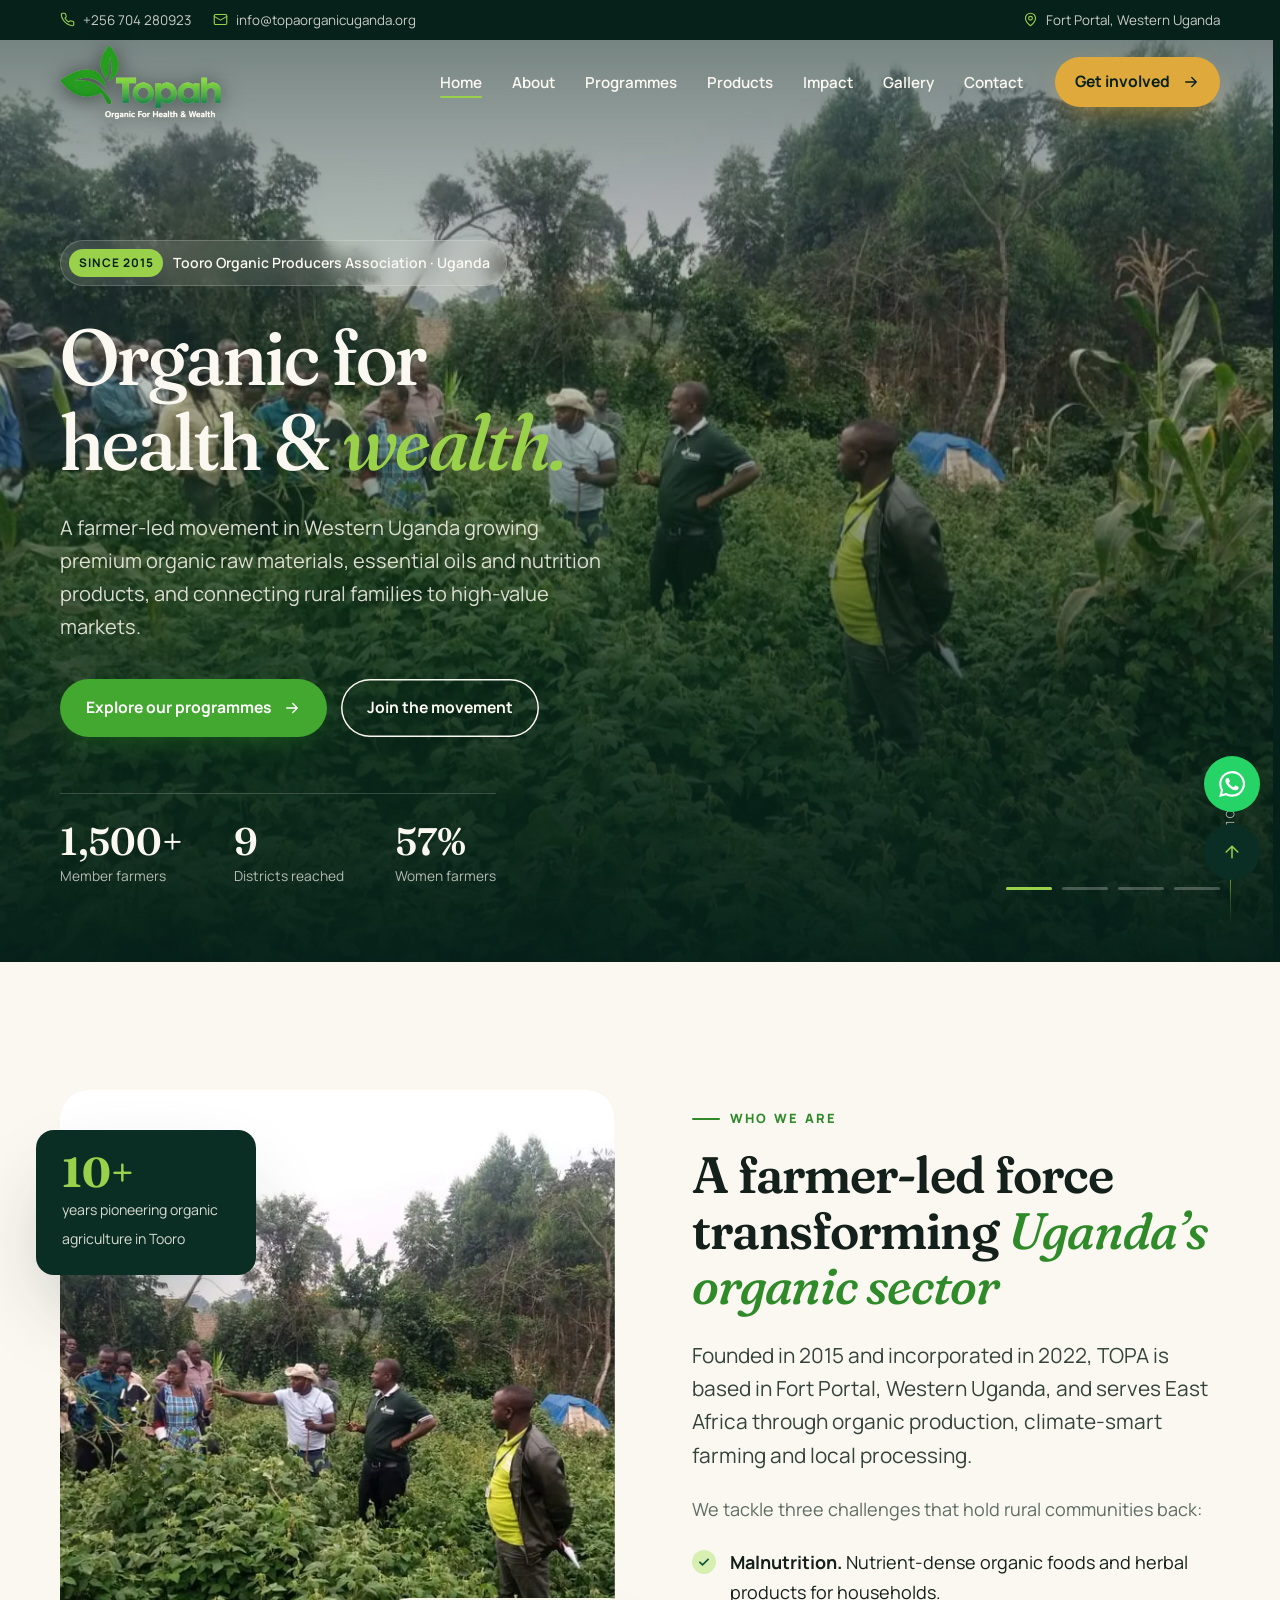
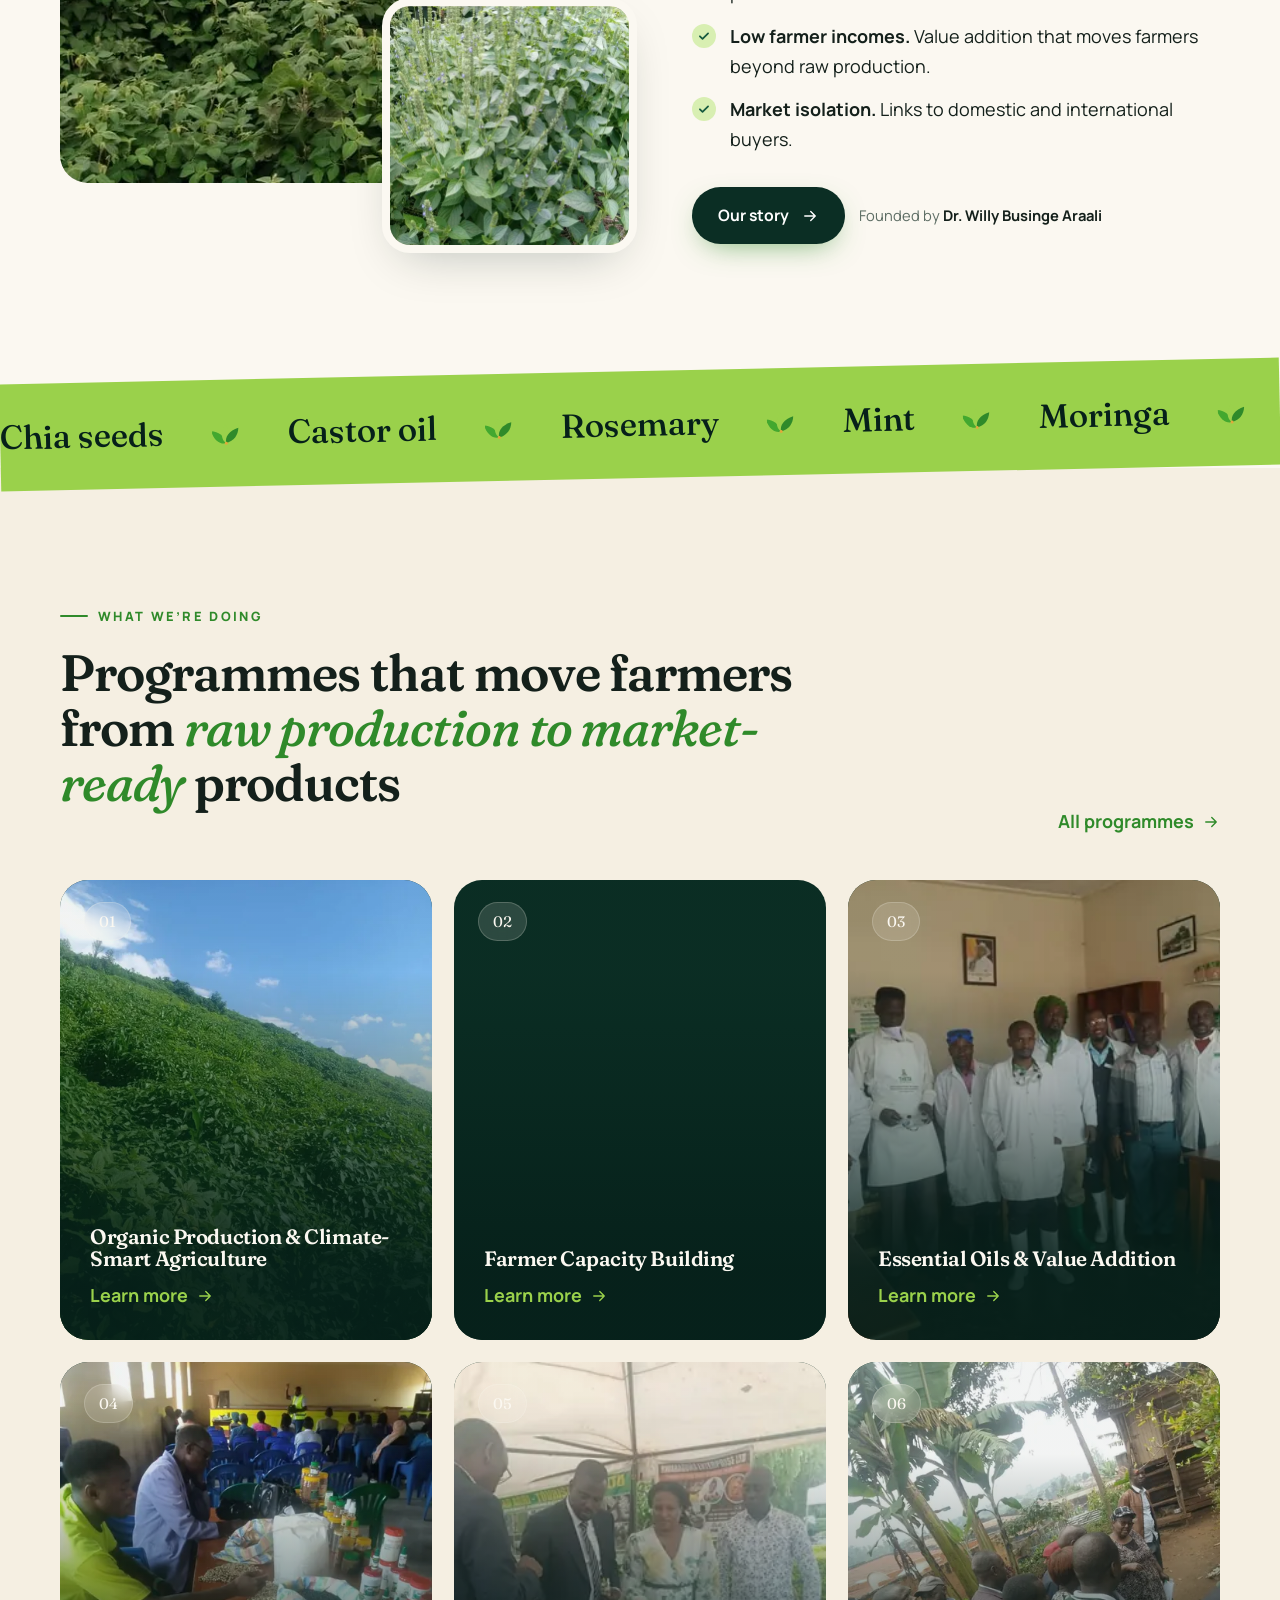
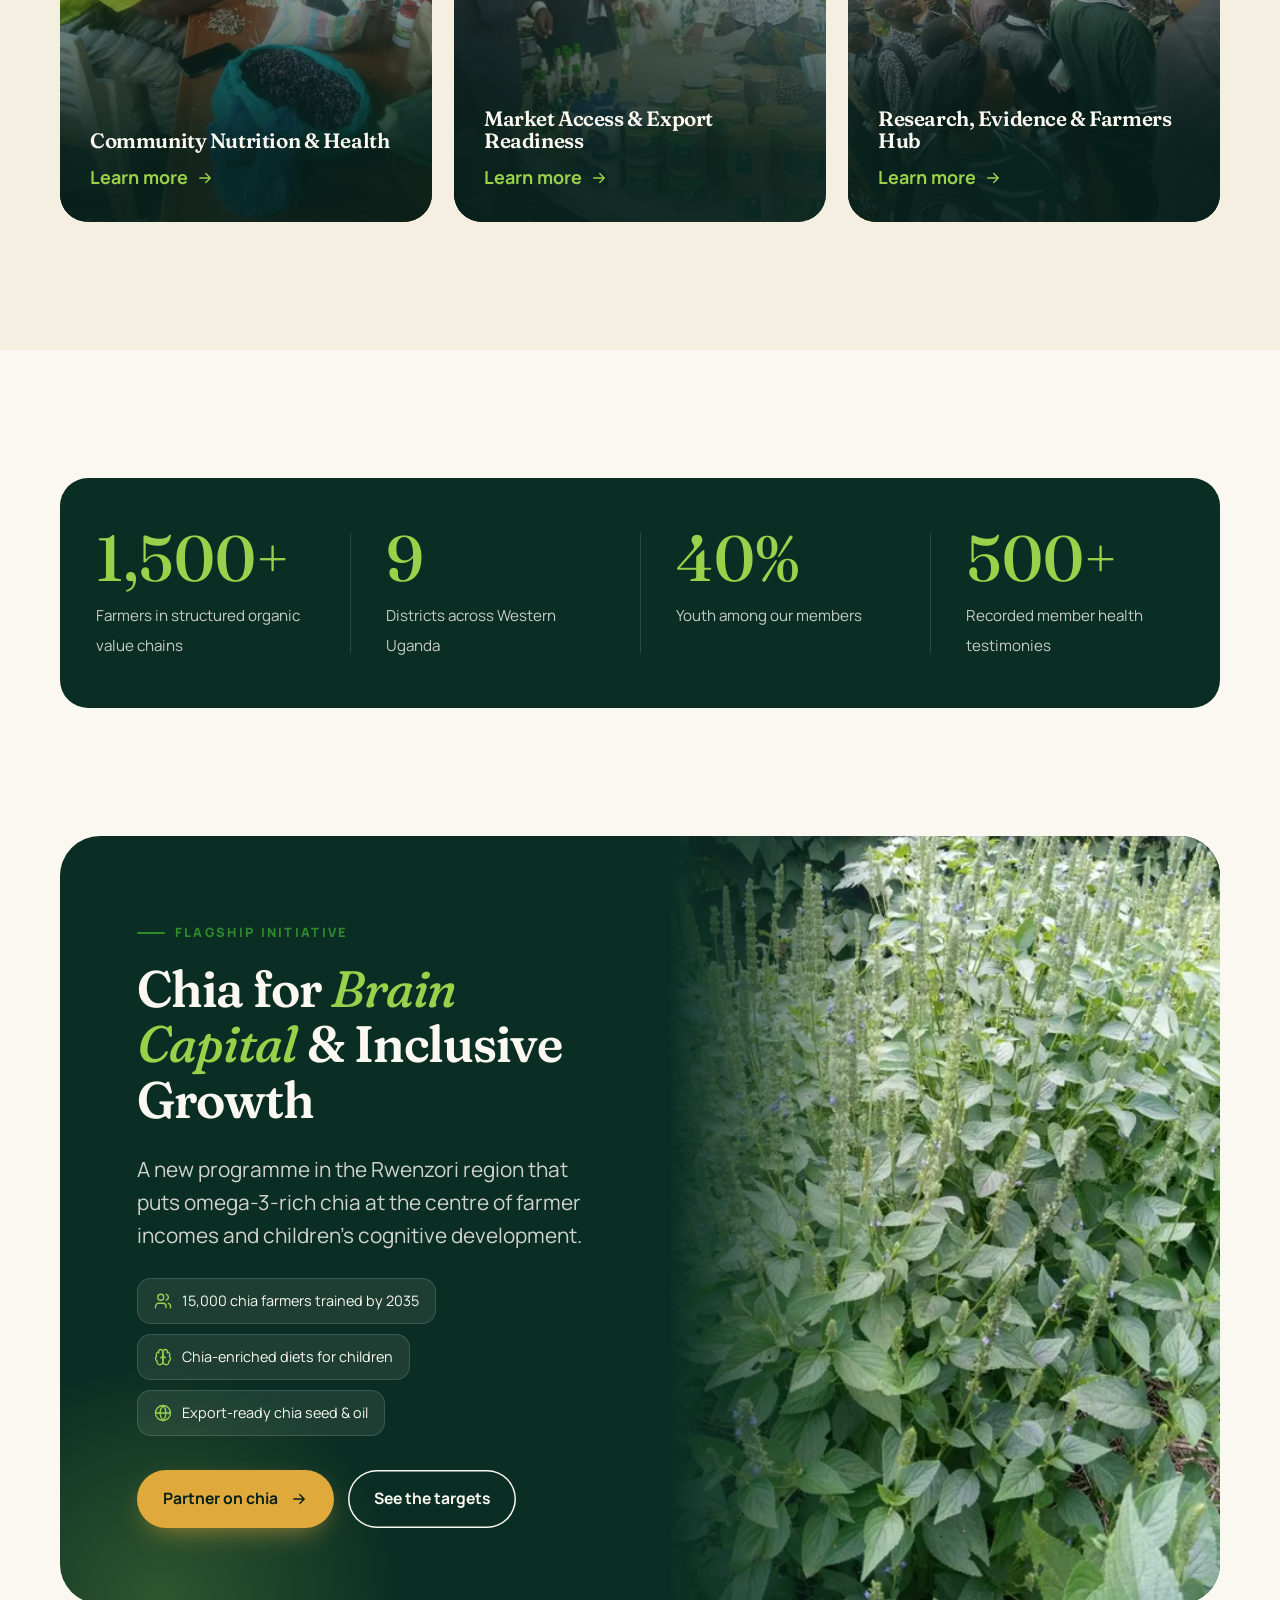
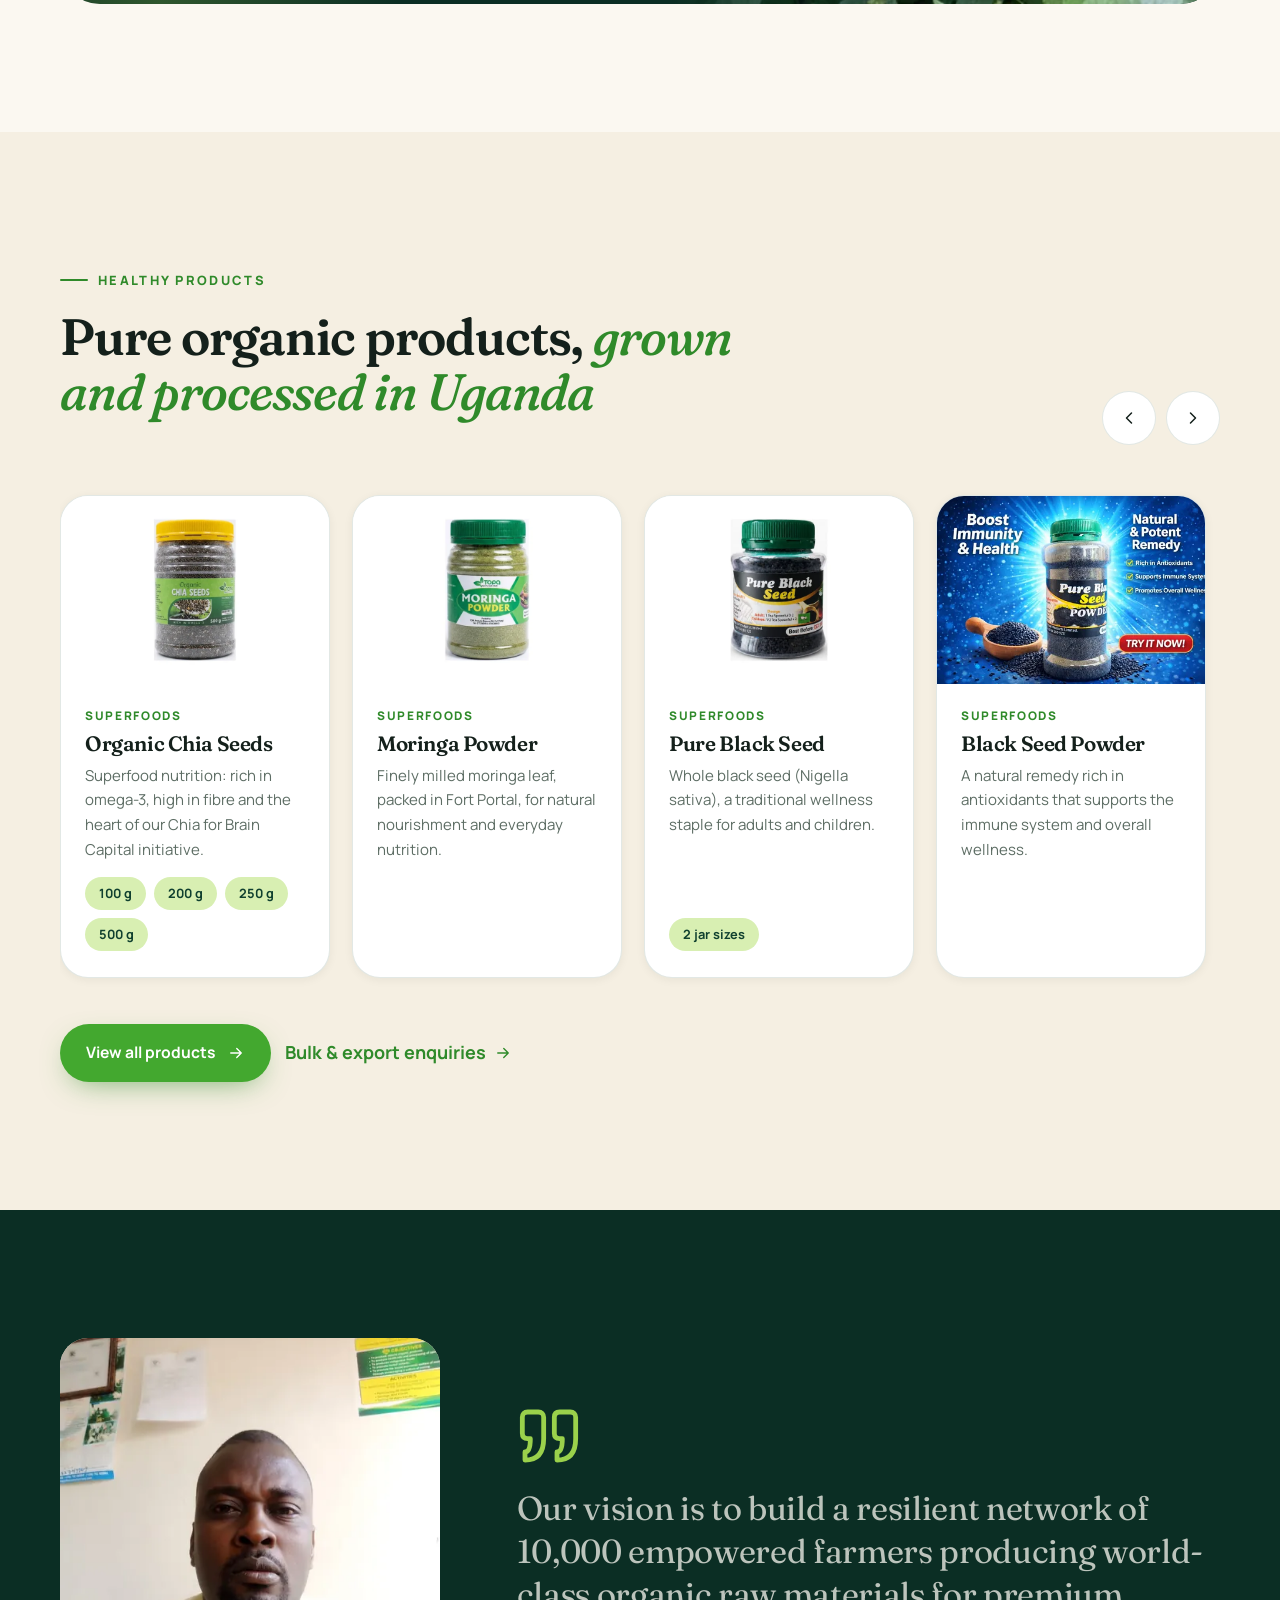
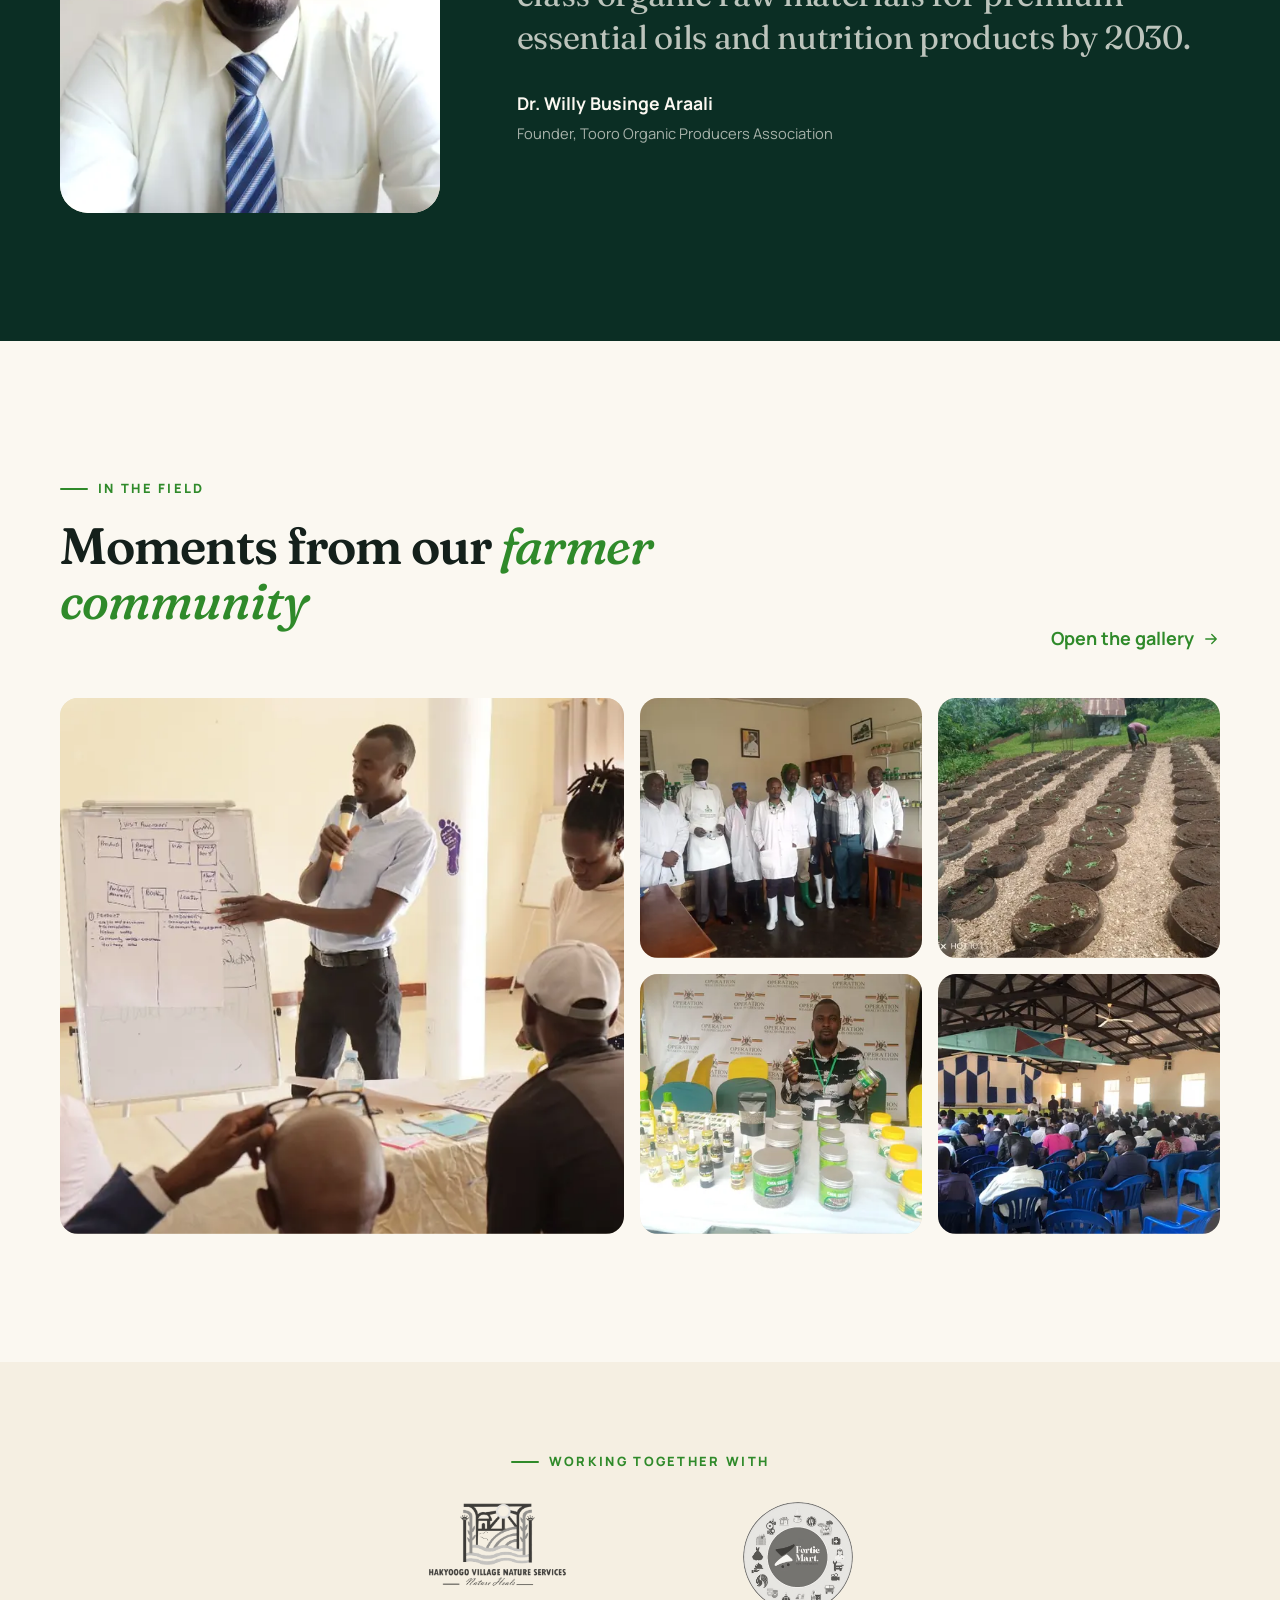
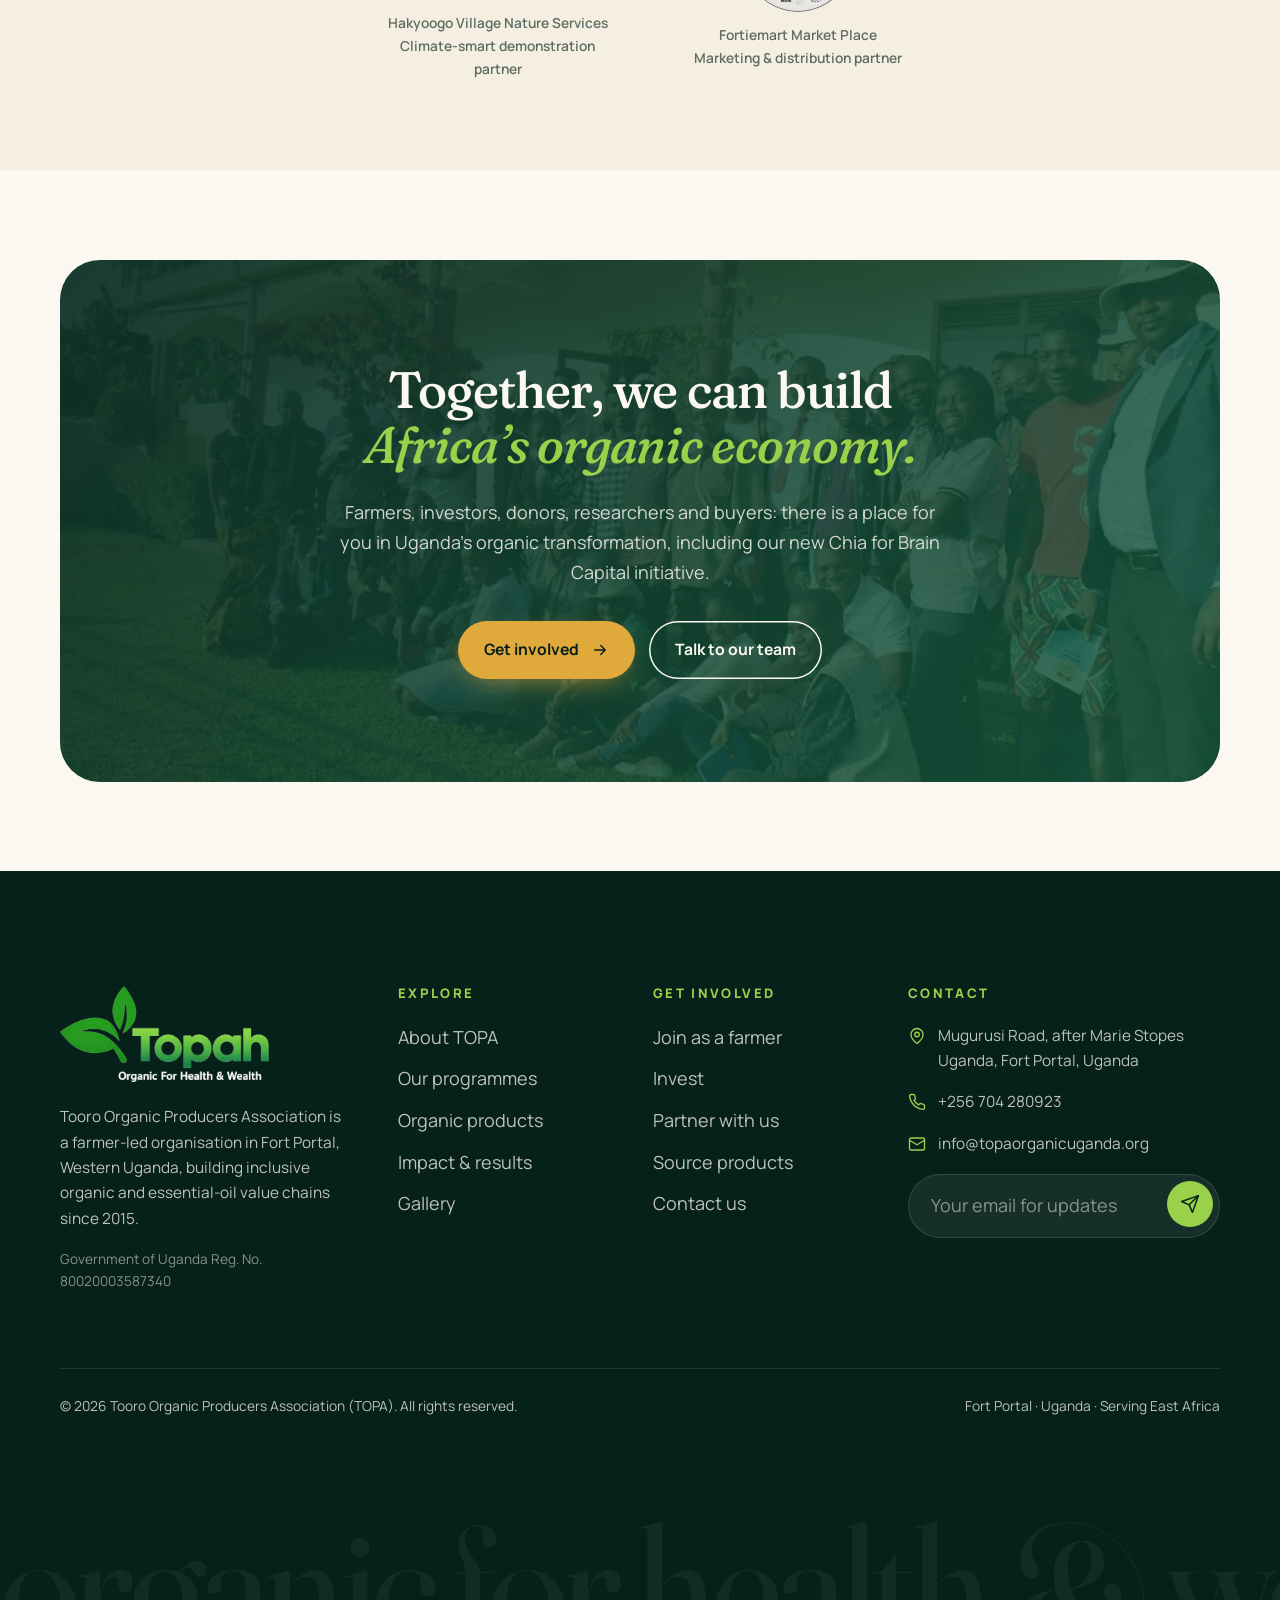
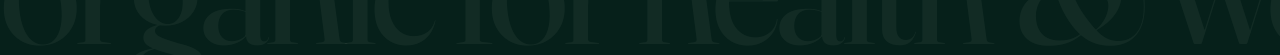
==== index.html @ aaa66946 "all upload" ====
<!doctype html>
<html lang="en" class="no-js">
<head>
<meta charset="utf-8">
<meta name="viewport" content="width=device-width, initial-scale=1, viewport-fit=cover">
<title>TOPA Uganda | Tooro Organic Producers Association: Organic Farming &amp; Essential Oils</title>
<meta name="description" content="TOPA is a farmer-led organic agriculture organisation in Fort Portal, Uganda. 1,500+ farmers in 9 districts grow chia, castor, rosemary and herbs for essential oils and nutrition products.">
<link rel="canonical" href="https://topaorganicuganda.org/">
<meta name="robots" content="index, follow, max-image-preview:large">
<meta name="theme-color" content="#0b2e24">
<meta name="author" content="Tooro Organic Producers Association">
<meta name="geo.region" content="UG-W">
<meta name="geo.placename" content="Fort Portal">
<meta property="og:type" content="website">
<meta property="og:site_name" content="TOPA Uganda">
<meta property="og:locale" content="en_UG">
<meta property="og:title" content="TOPA Uganda | Tooro Organic Producers Association: Organic Farming &amp; Essential Oils">
<meta property="og:description" content="TOPA is a farmer-led organic agriculture organisation in Fort Portal, Uganda. 1,500+ farmers in 9 districts grow chia, castor, rosemary and herbs for essential oils and nutrition products.">
<meta property="og:url" content="https://topaorganicuganda.org/">
<meta property="og:image" content="https://topaorganicuganda.org/assets/img/og-image.jpg">
<meta property="og:image:alt" content="TOPA Uganda | Tooro Organic Producers Association: Organic Farming &amp; Essential Oils">
<meta name="twitter:card" content="summary_large_image">
<meta name="twitter:title" content="TOPA Uganda | Tooro Organic Producers Association: Organic Farming &amp; Essential Oils">
<meta name="twitter:description" content="TOPA is a farmer-led organic agriculture organisation in Fort Portal, Uganda. 1,500+ farmers in 9 districts grow chia, castor, rosemary and herbs for essential oils and nutrition products.">
<meta name="twitter:image" content="https://topaorganicuganda.org/assets/img/og-image.jpg">
<link rel="icon" href="assets/img/icon-32.png" sizes="32x32" type="image/png">
<link rel="apple-touch-icon" href="assets/img/icon-180.png">
<link rel="manifest" href="site.webmanifest">
<link rel="preconnect" href="https://fonts.googleapis.com">
<link rel="preconnect" href="https://fonts.gstatic.com" crossorigin>
<link rel="stylesheet" href="https://fonts.googleapis.com/css2?family=Fraunces:ital,opsz,wght@0,9..144,400..700;1,9..144,400..600&family=Manrope:wght@400..800&display=swap">

<link rel="stylesheet" href="assets/css/style.css?v=2026-11-25">
<script type="application/ld+json">{"@context":"https://schema.org","@graph":[{"@type":"NGO","@id":"https://topaorganicuganda.org/#organization","name":"Tooro Organic Producers Association","alternateName":["TOPA","TOPA Uganda","Topa Organic Uganda"],"url":"https://topaorganicuganda.org/","logo":"https://topaorganicuganda.org/assets/img/icon-512.png","image":"https://topaorganicuganda.org/assets/img/og-image.jpg","description":"Farmer-led organisation in Western Uganda advancing organic production, climate-smart agriculture, essential oils and value-added herbal and nutrition products.","slogan":"Organic for Health & Wealth","foundingDate":"2015","founder":{"@type":"Person","name":"Dr. Willy Businge Araali"},"email":"info@topaorganicuganda.org","telephone":"+256704280923","address":{"@type":"PostalAddress","streetAddress":"Mugurusi Road (after Marie Stopes Uganda)","addressLocality":"Fort Portal","addressRegion":"Western Region","addressCountry":"UG"},"areaServed":[{"@type":"Country","name":"Uganda"},{"@type":"Place","name":"East Africa"}],"identifier":{"@type":"PropertyValue","name":"Uganda Registration Number","value":"80020003587340"},"knowsAbout":["Organic farming","Climate-smart agriculture","Essential oils","Chia seeds","Value addition","Community nutrition"],"contactPoint":{"@type":"ContactPoint","telephone":"+256704280923","email":"info@topaorganicuganda.org","contactType":"customer support","areaServed":"UG","availableLanguage":["English","Rutooro"]}},{"@type":"WebSite","@id":"https://topaorganicuganda.org/#website","url":"https://topaorganicuganda.org/","name":"TOPA Uganda","publisher":{"@id":"https://topaorganicuganda.org/#organization"},"inLanguage":"en"},{"@type":"WebPage","@id":"https://topaorganicuganda.org/#webpage","url":"https://topaorganicuganda.org/","name":"TOPA Uganda | Tooro Organic Producers Association: Organic Farming & Essential Oils","description":"TOPA is a farmer-led organic agriculture organisation in Fort Portal, Uganda. 1,500+ farmers in 9 districts grow chia, castor, rosemary and herbs for essential oils and nutrition products.","isPartOf":{"@id":"https://topaorganicuganda.org/#website"},"about":{"@id":"https://topaorganicuganda.org/#organization"},"primaryImageOfPage":"https://topaorganicuganda.org/assets/img/og-image.jpg","dateModified":"2026-11-25"}]}</script>
</head>
<body>
<a class="skip-link" href="#main">Skip to content</a>
<div class="preloader" aria-hidden="true"><svg viewBox="0 0 48 48" fill="none" stroke="#9ad14b" stroke-width="1.5"><path class="leaf" d="M24 42C14.5 37 12 24 19 9c9 9 11.5 21 5 33z" transform="rotate(-42 24 42)"/><path class="leaf" d="M24 42C14.5 37 12 24 19 9c9 9 11.5 21 5 33z" transform="rotate(6 24 42)"/><path class="leaf" d="M24 42C14.5 37 12 24 19 9c9 9 11.5 21 5 33z" transform="rotate(48 24 42)"/></svg></div>
<div class="scroll-bar" aria-hidden="true"></div>

<div class="topbar">
  <div class="container">
    <div class="topbar__left">
      <a href="tel:+256704280923"><svg viewBox="0 0 24 24" fill="none" stroke="currentColor" stroke-width="1.8" stroke-linecap="round" stroke-linejoin="round" aria-hidden="true"><path d="M22 16.9v3a2 2 0 0 1-2.2 2 19.8 19.8 0 0 1-8.6-3.1 19.5 19.5 0 0 1-6-6A19.8 19.8 0 0 1 2.1 4.2 2 2 0 0 1 4.1 2h3a2 2 0 0 1 2 1.7c.1 1 .4 1.9.7 2.8a2 2 0 0 1-.5 2.1L8 9.9a16 16 0 0 0 6 6l1.3-1.3a2 2 0 0 1 2.1-.4c.9.3 1.8.6 2.8.7a2 2 0 0 1 1.7 2z"/></svg><span>+256 704 280923</span></a>
      <a href="mailto:info@topaorganicuganda.org"><svg viewBox="0 0 24 24" fill="none" stroke="currentColor" stroke-width="1.8" stroke-linecap="round" stroke-linejoin="round" aria-hidden="true"><rect x="2" y="4" width="20" height="16" rx="2"/><path d="m22 7-10 6L2 7"/></svg><span>info@topaorganicuganda.org</span></a>
    </div>
    <div class="topbar__right">
      <span style="display:inline-flex;gap:8px;align-items:center"><svg viewBox="0 0 24 24" fill="none" stroke="currentColor" stroke-width="1.8" stroke-linecap="round" stroke-linejoin="round" aria-hidden="true"><path d="M20 10c0 6-8 12-8 12S4 16 4 10a8 8 0 0 1 16 0z"/><circle cx="12" cy="10" r="3"/></svg>Fort Portal, Western Uganda</span>
    </div>
  </div>
</div>
<header class="header header--overlay" id="top">
  <div class="container header__inner">
    <a href="index.html" class="logo"><img class="logo__img logo__img--dark" src="assets/img/brand/logo-topah.png" alt="Topah: Organic For Health &amp; Wealth (Tooro Organic Producers Association) home" width="560" height="257"><img class="logo__img logo__img--light" src="assets/img/brand/logo-topah-light.png" alt="" width="560" height="257"></a>
    <button class="menu-toggle" aria-label="Open menu" aria-expanded="false" aria-controls="site-nav"><span></span><span></span><span></span></button>
    <nav class="nav" id="site-nav" aria-label="Main">
      <ul class="nav__list"><li><a class="nav__link" href="index.html" aria-current="page">Home</a></li><li><a class="nav__link" href="about.html">About</a></li><li><a class="nav__link" href="programmes.html">Programmes</a></li><li><a class="nav__link" href="products.html">Products</a></li><li><a class="nav__link" href="impact.html">Impact</a></li><li><a class="nav__link" href="gallery.html">Gallery</a></li><li><a class="nav__link" href="contact.html">Contact</a></li></ul>
      <a class="btn btn--gold nav__cta" href="get-involved.html">Get involved <svg viewBox="0 0 24 24" fill="none" stroke="currentColor" stroke-width="1.8" stroke-linecap="round" stroke-linejoin="round" aria-hidden="true"><path d="M5 12h14M13 6l6 6-6 6"/></svg></a>
    </nav>
  </div>
</header>
<main id="main">

<section class="hero" aria-label="Introduction">
  <div class="hero__slides"><div class="hero__slide is-active"><img src="assets/img/farmers-field-visit-organic-garden-960.webp" srcset="assets/img/farmers-field-visit-organic-garden-480.webp 480w, assets/img/farmers-field-visit-organic-garden-960.webp 960w" sizes="100vw" alt="Farmers on a field visit to an organic demonstration garden in Western Uganda" width="960" height="720" decoding="async" fetchpriority="high"></div><div class="hero__slide"><img data-src="assets/img/farmer-training-fort-portal-2024-960.webp" data-srcset="assets/img/farmer-training-fort-portal-2024-480.webp 480w, assets/img/farmer-training-fort-portal-2024-960.webp 960w" sizes="100vw" alt="TOPA farmer training session in Fort Portal" width="960" height="718" decoding="async"></div><div class="hero__slide"><img data-src="assets/img/farmers-field-day-rwenzori-960.webp" data-srcset="assets/img/farmers-field-day-rwenzori-480.webp 480w, assets/img/farmers-field-day-rwenzori-960.webp 960w" sizes="100vw" alt="Farmers gathered for a field day in the Rwenzori region" width="960" height="720" decoding="async"></div><div class="hero__slide"><img data-src="assets/img/training-of-trainers-group-photo-960.webp" data-srcset="assets/img/training-of-trainers-group-photo-480.webp 480w, assets/img/training-of-trainers-group-photo-960.webp 960w" sizes="100vw" alt="TOPA trainers and farmers after a training of trainers" width="960" height="640" decoding="async"></div></div>
  <div class="container hero__content">
    <p class="hero__badge fade-up-load"><b>Since 2015</b> Tooro Organic Producers Association · Uganda</p>
    <h1><span class="split-line"><span>Organic for</span></span><span class="split-line"><span>health &amp; <em>wealth.</em></span></span></h1>
    <p class="hero__lead fade-up-load d2">A farmer-led movement in Western Uganda growing premium organic raw materials, essential oils and nutrition products, and connecting rural families to high-value markets.</p>
    <div class="btn-row fade-up-load d3">
      <a class="btn" href="programmes.html">Explore our programmes <svg viewBox="0 0 24 24" fill="none" stroke="currentColor" stroke-width="1.8" stroke-linecap="round" stroke-linejoin="round" aria-hidden="true"><path d="M5 12h14M13 6l6 6-6 6"/></svg></a>
      <a class="btn btn--ghost" href="get-involved.html">Join the movement</a>
    </div>
    <div class="hero__bottom fade-up-load d4">
      <div class="hero__stats">
        <div class="hero__stat"><strong data-count="1500" data-suffix="+">1,500+</strong><span>Member farmers</span></div>
        <div class="hero__stat"><strong data-count="9">9</strong><span>Districts reached</span></div>
        <div class="hero__stat"><strong data-count="57" data-suffix="%">57%</strong><span>Women farmers</span></div>
      </div>
      <div class="hero__dots"><button class="hero__dot is-active" aria-label="Show slide 1"></button><button class="hero__dot" aria-label="Show slide 2"></button><button class="hero__dot" aria-label="Show slide 3"></button><button class="hero__dot" aria-label="Show slide 4"></button></div>
    </div>
  </div>
  <div class="scroll-cue" aria-hidden="true">Scroll</div>
</section>

<section class="section" id="about">
  <div class="container split">
    <div class="media-stack reveal reveal--left">
      <div class="media media--tall clip-reveal"><img src="assets/img/farmers-field-visit-organic-garden-960.webp" srcset="assets/img/farmers-field-visit-organic-garden-480.webp 480w, assets/img/farmers-field-visit-organic-garden-960.webp 960w" sizes="(max-width: 960px) 100vw, 50vw" alt="TOPA farmers inspecting crops during a field visit" width="960" height="720" decoding="async" loading="lazy"></div>
      <div class="media media--small clip-reveal" style="--d:.3s"><img src="assets/img/chia-crop-flowering-480.webp" srcset="assets/img/chia-crop-flowering-480.webp 480w" sizes="(max-width: 960px) 46vw, 25vw" alt="Flowering chia plants grown organically" width="480" height="640" decoding="async" loading="lazy"></div>
      <div class="float-card"><strong data-count="10" data-suffix="+">10+</strong><span>years pioneering organic agriculture in Tooro</span></div>
    </div>
    <div>
      <p class="eyebrow reveal">Who we are</p>
      <h2 class="reveal">A farmer-led force transforming <span class="accent">Uganda’s organic sector</span></h2>
      <p class="lead reveal">Founded in 2015 and incorporated in 2022, TOPA is based in Fort Portal, Western Uganda, and serves East Africa through organic production, climate-smart farming and local processing.</p>
      <p class="reveal muted">We tackle three challenges that hold rural communities back:</p>
      <ul class="tick-list reveal">
        <li><span><strong>Malnutrition.</strong> Nutrient-dense organic foods and herbal products for households.</span></li>
        <li><span><strong>Low farmer incomes.</strong> Value addition that moves farmers beyond raw production.</span></li>
        <li><span><strong>Market isolation.</strong> Links to domestic and international buyers.</span></li>
      </ul>
      <div class="btn-row reveal">
        <a class="btn btn--dark" href="about.html">Our story <svg viewBox="0 0 24 24" fill="none" stroke="currentColor" stroke-width="1.8" stroke-linecap="round" stroke-linejoin="round" aria-hidden="true"><path d="M5 12h14M13 6l6 6-6 6"/></svg></a>
        <span class="muted" style="font-size:.92rem">Founded by <strong style="color:var(--text)">Dr. Willy Businge Araali</strong></span>
      </div>
    </div>
  </div>
</section>

<div class="marquee" aria-hidden="true"><div class="marquee__track"><span class="marquee__item">Chia seeds <svg viewBox="0 0 48 48" aria-hidden="true"><g stroke-linejoin="round"><path d="M24 42C14.5 37 12 24 19 9c9 9 11.5 21 5 33z" fill="#43a82f" transform="rotate(-42 24 42)"/><path d="M24 42C14.5 37 12 24 19 9c9 9 11.5 21 5 33z" fill="#9ad14b" transform="rotate(6 24 42)"/><path d="M24 42C14.5 37 12 24 19 9c9 9 11.5 21 5 33z" fill="#2f8a2a" transform="rotate(48 24 42)"/></g><circle cx="24" cy="42" r="2.6" fill="#e0a93b"/></svg></span><span class="marquee__item">Castor oil <svg viewBox="0 0 48 48" aria-hidden="true"><g stroke-linejoin="round"><path d="M24 42C14.5 37 12 24 19 9c9 9 11.5 21 5 33z" fill="#43a82f" transform="rotate(-42 24 42)"/><path d="M24 42C14.5 37 12 24 19 9c9 9 11.5 21 5 33z" fill="#9ad14b" transform="rotate(6 24 42)"/><path d="M24 42C14.5 37 12 24 19 9c9 9 11.5 21 5 33z" fill="#2f8a2a" transform="rotate(48 24 42)"/></g><circle cx="24" cy="42" r="2.6" fill="#e0a93b"/></svg></span><span class="marquee__item">Rosemary <svg viewBox="0 0 48 48" aria-hidden="true"><g stroke-linejoin="round"><path d="M24 42C14.5 37 12 24 19 9c9 9 11.5 21 5 33z" fill="#43a82f" transform="rotate(-42 24 42)"/><path d="M24 42C14.5 37 12 24 19 9c9 9 11.5 21 5 33z" fill="#9ad14b" transform="rotate(6 24 42)"/><path d="M24 42C14.5 37 12 24 19 9c9 9 11.5 21 5 33z" fill="#2f8a2a" transform="rotate(48 24 42)"/></g><circle cx="24" cy="42" r="2.6" fill="#e0a93b"/></svg></span><span class="marquee__item">Mint <svg viewBox="0 0 48 48" aria-hidden="true"><g stroke-linejoin="round"><path d="M24 42C14.5 37 12 24 19 9c9 9 11.5 21 5 33z" fill="#43a82f" transform="rotate(-42 24 42)"/><path d="M24 42C14.5 37 12 24 19 9c9 9 11.5 21 5 33z" fill="#9ad14b" transform="rotate(6 24 42)"/><path d="M24 42C14.5 37 12 24 19 9c9 9 11.5 21 5 33z" fill="#2f8a2a" transform="rotate(48 24 42)"/></g><circle cx="24" cy="42" r="2.6" fill="#e0a93b"/></svg></span><span class="marquee__item">Moringa <svg viewBox="0 0 48 48" aria-hidden="true"><g stroke-linejoin="round"><path d="M24 42C14.5 37 12 24 19 9c9 9 11.5 21 5 33z" fill="#43a82f" transform="rotate(-42 24 42)"/><path d="M24 42C14.5 37 12 24 19 9c9 9 11.5 21 5 33z" fill="#9ad14b" transform="rotate(6 24 42)"/><path d="M24 42C14.5 37 12 24 19 9c9 9 11.5 21 5 33z" fill="#2f8a2a" transform="rotate(48 24 42)"/></g><circle cx="24" cy="42" r="2.6" fill="#e0a93b"/></svg></span><span class="marquee__item">Herbal tonics <svg viewBox="0 0 48 48" aria-hidden="true"><g stroke-linejoin="round"><path d="M24 42C14.5 37 12 24 19 9c9 9 11.5 21 5 33z" fill="#43a82f" transform="rotate(-42 24 42)"/><path d="M24 42C14.5 37 12 24 19 9c9 9 11.5 21 5 33z" fill="#9ad14b" transform="rotate(6 24 42)"/><path d="M24 42C14.5 37 12 24 19 9c9 9 11.5 21 5 33z" fill="#2f8a2a" transform="rotate(48 24 42)"/></g><circle cx="24" cy="42" r="2.6" fill="#e0a93b"/></svg></span><span class="marquee__item">Climate-smart farming <svg viewBox="0 0 48 48" aria-hidden="true"><g stroke-linejoin="round"><path d="M24 42C14.5 37 12 24 19 9c9 9 11.5 21 5 33z" fill="#43a82f" transform="rotate(-42 24 42)"/><path d="M24 42C14.5 37 12 24 19 9c9 9 11.5 21 5 33z" fill="#9ad14b" transform="rotate(6 24 42)"/><path d="M24 42C14.5 37 12 24 19 9c9 9 11.5 21 5 33z" fill="#2f8a2a" transform="rotate(48 24 42)"/></g><circle cx="24" cy="42" r="2.6" fill="#e0a93b"/></svg></span><span class="marquee__item">Essential oils <svg viewBox="0 0 48 48" aria-hidden="true"><g stroke-linejoin="round"><path d="M24 42C14.5 37 12 24 19 9c9 9 11.5 21 5 33z" fill="#43a82f" transform="rotate(-42 24 42)"/><path d="M24 42C14.5 37 12 24 19 9c9 9 11.5 21 5 33z" fill="#9ad14b" transform="rotate(6 24 42)"/><path d="M24 42C14.5 37 12 24 19 9c9 9 11.5 21 5 33z" fill="#2f8a2a" transform="rotate(48 24 42)"/></g><circle cx="24" cy="42" r="2.6" fill="#e0a93b"/></svg></span><span class="marquee__item">Chia seeds <svg viewBox="0 0 48 48" aria-hidden="true"><g stroke-linejoin="round"><path d="M24 42C14.5 37 12 24 19 9c9 9 11.5 21 5 33z" fill="#43a82f" transform="rotate(-42 24 42)"/><path d="M24 42C14.5 37 12 24 19 9c9 9 11.5 21 5 33z" fill="#9ad14b" transform="rotate(6 24 42)"/><path d="M24 42C14.5 37 12 24 19 9c9 9 11.5 21 5 33z" fill="#2f8a2a" transform="rotate(48 24 42)"/></g><circle cx="24" cy="42" r="2.6" fill="#e0a93b"/></svg></span><span class="marquee__item">Castor oil <svg viewBox="0 0 48 48" aria-hidden="true"><g stroke-linejoin="round"><path d="M24 42C14.5 37 12 24 19 9c9 9 11.5 21 5 33z" fill="#43a82f" transform="rotate(-42 24 42)"/><path d="M24 42C14.5 37 12 24 19 9c9 9 11.5 21 5 33z" fill="#9ad14b" transform="rotate(6 24 42)"/><path d="M24 42C14.5 37 12 24 19 9c9 9 11.5 21 5 33z" fill="#2f8a2a" transform="rotate(48 24 42)"/></g><circle cx="24" cy="42" r="2.6" fill="#e0a93b"/></svg></span><span class="marquee__item">Rosemary <svg viewBox="0 0 48 48" aria-hidden="true"><g stroke-linejoin="round"><path d="M24 42C14.5 37 12 24 19 9c9 9 11.5 21 5 33z" fill="#43a82f" transform="rotate(-42 24 42)"/><path d="M24 42C14.5 37 12 24 19 9c9 9 11.5 21 5 33z" fill="#9ad14b" transform="rotate(6 24 42)"/><path d="M24 42C14.5 37 12 24 19 9c9 9 11.5 21 5 33z" fill="#2f8a2a" transform="rotate(48 24 42)"/></g><circle cx="24" cy="42" r="2.6" fill="#e0a93b"/></svg></span><span class="marquee__item">Mint <svg viewBox="0 0 48 48" aria-hidden="true"><g stroke-linejoin="round"><path d="M24 42C14.5 37 12 24 19 9c9 9 11.5 21 5 33z" fill="#43a82f" transform="rotate(-42 24 42)"/><path d="M24 42C14.5 37 12 24 19 9c9 9 11.5 21 5 33z" fill="#9ad14b" transform="rotate(6 24 42)"/><path d="M24 42C14.5 37 12 24 19 9c9 9 11.5 21 5 33z" fill="#2f8a2a" transform="rotate(48 24 42)"/></g><circle cx="24" cy="42" r="2.6" fill="#e0a93b"/></svg></span><span class="marquee__item">Moringa <svg viewBox="0 0 48 48" aria-hidden="true"><g stroke-linejoin="round"><path d="M24 42C14.5 37 12 24 19 9c9 9 11.5 21 5 33z" fill="#43a82f" transform="rotate(-42 24 42)"/><path d="M24 42C14.5 37 12 24 19 9c9 9 11.5 21 5 33z" fill="#9ad14b" transform="rotate(6 24 42)"/><path d="M24 42C14.5 37 12 24 19 9c9 9 11.5 21 5 33z" fill="#2f8a2a" transform="rotate(48 24 42)"/></g><circle cx="24" cy="42" r="2.6" fill="#e0a93b"/></svg></span><span class="marquee__item">Herbal tonics <svg viewBox="0 0 48 48" aria-hidden="true"><g stroke-linejoin="round"><path d="M24 42C14.5 37 12 24 19 9c9 9 11.5 21 5 33z" fill="#43a82f" transform="rotate(-42 24 42)"/><path d="M24 42C14.5 37 12 24 19 9c9 9 11.5 21 5 33z" fill="#9ad14b" transform="rotate(6 24 42)"/><path d="M24 42C14.5 37 12 24 19 9c9 9 11.5 21 5 33z" fill="#2f8a2a" transform="rotate(48 24 42)"/></g><circle cx="24" cy="42" r="2.6" fill="#e0a93b"/></svg></span><span class="marquee__item">Climate-smart farming <svg viewBox="0 0 48 48" aria-hidden="true"><g stroke-linejoin="round"><path d="M24 42C14.5 37 12 24 19 9c9 9 11.5 21 5 33z" fill="#43a82f" transform="rotate(-42 24 42)"/><path d="M24 42C14.5 37 12 24 19 9c9 9 11.5 21 5 33z" fill="#9ad14b" transform="rotate(6 24 42)"/><path d="M24 42C14.5 37 12 24 19 9c9 9 11.5 21 5 33z" fill="#2f8a2a" transform="rotate(48 24 42)"/></g><circle cx="24" cy="42" r="2.6" fill="#e0a93b"/></svg></span><span class="marquee__item">Essential oils <svg viewBox="0 0 48 48" aria-hidden="true"><g stroke-linejoin="round"><path d="M24 42C14.5 37 12 24 19 9c9 9 11.5 21 5 33z" fill="#43a82f" transform="rotate(-42 24 42)"/><path d="M24 42C14.5 37 12 24 19 9c9 9 11.5 21 5 33z" fill="#9ad14b" transform="rotate(6 24 42)"/><path d="M24 42C14.5 37 12 24 19 9c9 9 11.5 21 5 33z" fill="#2f8a2a" transform="rotate(48 24 42)"/></g><circle cx="24" cy="42" r="2.6" fill="#e0a93b"/></svg></span></div></div>

<section class="section section--cream">
  <div class="container">
    <div class="head-row">
      <div class="section-head">
        <p class="eyebrow reveal">What we’re doing</p>
        <h2 class="reveal">Programmes that move farmers from <span class="accent">raw production to market-ready</span> products</h2>
      </div>
      <a class="link-arrow" href="programmes.html">All programmes <svg viewBox="0 0 24 24" fill="none" stroke="currentColor" stroke-width="1.8" stroke-linecap="round" stroke-linejoin="round" aria-hidden="true"><path d="M5 12h14M13 6l6 6-6 6"/></svg></a>
    </div>
    <div class="programmes">
      <article class="prog-card reveal" style="--d:0.0s">
        <img src="assets/img/organic-hillside-farm-tooro-480.webp" srcset="assets/img/organic-hillside-farm-tooro-480.webp 480w" sizes="(max-width: 640px) 100vw, (max-width: 1100px) 50vw, 33vw" alt="" width="480" height="640" decoding="async" loading="lazy">
        <span class="prog-card__num">01</span>
        <div class="prog-card__body">
          <h3>Organic Production &amp; Climate-Smart Agriculture</h3>
          <p>Training farmers in diversified cropping, soil regeneration and water-efficient farming to build resilient livelihoods.</p>
          <a class="link-arrow" href="programmes.html#organic-production">Learn more <svg viewBox="0 0 24 24" fill="none" stroke="currentColor" stroke-width="1.8" stroke-linecap="round" stroke-linejoin="round" aria-hidden="true"><path d="M5 12h14M13 6l6 6-6 6"/></svg></a>
        </div>
      </article>
      <article class="prog-card reveal" style="--d:0.1s">
        <img src="assets/img/farmer-training-fort-portal-2024-960.webp" srcset="assets/img/farmer-training-fort-portal-2024-480.webp 480w, assets/img/farmer-training-fort-portal-2024-960.webp 960w" sizes="(max-width: 640px) 100vw, (max-width: 1100px) 50vw, 33vw" alt="" width="960" height="718" decoding="async" loading="lazy">
        <span class="prog-card__num">02</span>
        <div class="prog-card__body">
          <h3>Farmer Capacity Building</h3>
          <p>Agronomy, post-harvest handling, organic certification, entrepreneurship and market-led production.</p>
          <a class="link-arrow" href="programmes.html#capacity-building">Learn more <svg viewBox="0 0 24 24" fill="none" stroke="currentColor" stroke-width="1.8" stroke-linecap="round" stroke-linejoin="round" aria-hidden="true"><path d="M5 12h14M13 6l6 6-6 6"/></svg></a>
        </div>
      </article>
      <article class="prog-card reveal" style="--d:0.2s">
        <img src="assets/img/topa-processing-facility-team-960.webp" srcset="assets/img/topa-processing-facility-team-480.webp 480w, assets/img/topa-processing-facility-team-960.webp 960w" sizes="(max-width: 640px) 100vw, (max-width: 1100px) 50vw, 33vw" alt="" width="960" height="720" decoding="async" loading="lazy">
        <span class="prog-card__num">03</span>
        <div class="prog-card__body">
          <h3>Essential Oils &amp; Value Addition</h3>
          <p>Our processing arm turns chia, castor, rosemary and mint into oils, seeds and herbal products.</p>
          <a class="link-arrow" href="programmes.html#essential-oils">Learn more <svg viewBox="0 0 24 24" fill="none" stroke="currentColor" stroke-width="1.8" stroke-linecap="round" stroke-linejoin="round" aria-hidden="true"><path d="M5 12h14M13 6l6 6-6 6"/></svg></a>
        </div>
      </article>
      <article class="prog-card reveal" style="--d:0.0s">
        <img src="assets/img/seed-sorting-farmers-480.webp" srcset="assets/img/seed-sorting-farmers-480.webp 480w" sizes="(max-width: 640px) 100vw, (max-width: 1100px) 50vw, 33vw" alt="" width="480" height="641" decoding="async" loading="lazy">
        <span class="prog-card__num">04</span>
        <div class="prog-card__body">
          <h3>Community Nutrition &amp; Health</h3>
          <p>Organic nutrition products and herbal remedies that support household nutrition and immune health.</p>
          <a class="link-arrow" href="programmes.html#nutrition-health">Learn more <svg viewBox="0 0 24 24" fill="none" stroke="currentColor" stroke-width="1.8" stroke-linecap="round" stroke-linejoin="round" aria-hidden="true"><path d="M5 12h14M13 6l6 6-6 6"/></svg></a>
        </div>
      </article>
      <article class="prog-card reveal" style="--d:0.1s">
        <img src="assets/img/topa-products-exhibition-stand-960.webp" srcset="assets/img/topa-products-exhibition-stand-480.webp 480w, assets/img/topa-products-exhibition-stand-960.webp 960w" sizes="(max-width: 640px) 100vw, (max-width: 1100px) 50vw, 33vw" alt="" width="960" height="720" decoding="async" loading="lazy">
        <span class="prog-card__num">05</span>
        <div class="prog-card__body">
          <h3>Market Access &amp; Export Readiness</h3>
          <p>Linking farmers with domestic distributors and buyers in Europe, the Americas and the Middle East.</p>
          <a class="link-arrow" href="programmes.html#market-access">Learn more <svg viewBox="0 0 24 24" fill="none" stroke="currentColor" stroke-width="1.8" stroke-linecap="round" stroke-linejoin="round" aria-hidden="true"><path d="M5 12h14M13 6l6 6-6 6"/></svg></a>
        </div>
      </article>
      <article class="prog-card reveal" style="--d:0.2s">
        <img src="assets/img/farmers-learning-visit-banana-farm-480.webp" srcset="assets/img/farmers-learning-visit-banana-farm-480.webp 480w" sizes="(max-width: 640px) 100vw, (max-width: 1100px) 50vw, 33vw" alt="" width="480" height="640" decoding="async" loading="lazy">
        <span class="prog-card__num">06</span>
        <div class="prog-card__body">
          <h3>Research, Evidence &amp; Farmers Hub</h3>
          <p>Co-creating knowledge with farmers, researchers and partners through demonstration and field learning.</p>
          <a class="link-arrow" href="programmes.html#research">Learn more <svg viewBox="0 0 24 24" fill="none" stroke="currentColor" stroke-width="1.8" stroke-linecap="round" stroke-linejoin="round" aria-hidden="true"><path d="M5 12h14M13 6l6 6-6 6"/></svg></a>
        </div>
      </article></div>
  </div>
</section>

<section class="section">
  <div class="container">
    <div class="stats reveal">
      <div class="stat"><strong data-count="1500" data-suffix="+">1,500+</strong><span>Farmers in structured organic value chains</span></div>
      <div class="stat"><strong data-count="9">9</strong><span>Districts across Western Uganda</span></div>
      <div class="stat"><strong data-count="40" data-suffix="%">40%</strong><span>Youth among our members</span></div>
      <div class="stat"><strong data-count="500" data-suffix="+">500+</strong><span>Recorded member health testimonies</span></div>
    </div>
  </div>
</section>

<section class="section" style="padding-top:0">
  <div class="container">
    <div class="feature reveal">
      <div class="blob"></div>
      <div class="feature__body">
        <p class="eyebrow">Flagship initiative</p>
        <h2>Chia for <span class="accent">Brain Capital</span> &amp; Inclusive Growth</h2>
        <p class="lead">A new programme in the Rwenzori region that puts omega-3-rich chia at the centre of farmer incomes and children’s cognitive development.</p>
        <div class="chips">
          <span class="chip"><svg viewBox="0 0 24 24" fill="none" stroke="currentColor" stroke-width="1.8" stroke-linecap="round" stroke-linejoin="round" aria-hidden="true"><path d="M16 21v-2a4 4 0 0 0-4-4H6a4 4 0 0 0-4 4v2"/><circle cx="9" cy="7" r="4"/><path d="M22 21v-2a4 4 0 0 0-3-3.9M16 3.1a4 4 0 0 1 0 7.8"/></svg>15,000 chia farmers trained by 2035</span>
          <span class="chip"><svg viewBox="0 0 24 24" fill="none" stroke="currentColor" stroke-width="1.8" stroke-linecap="round" stroke-linejoin="round" aria-hidden="true"><path d="M12 5a3 3 0 1 0-6 .1 4 4 0 0 0-2.5 5.8 4 4 0 0 0 .6 6.6A4 4 0 1 0 12 18Z"/><path d="M12 5a3 3 0 1 1 6 .1 4 4 0 0 1 2.5 5.8 4 4 0 0 1-.6 6.6A4 4 0 1 1 12 18Z"/><path d="M15 13a4.5 4.5 0 0 1-3-4 4.5 4.5 0 0 1-3 4M17.6 6.5a3 3 0 0 0 .4-1.5M6 5a3 3 0 0 0 .4 1.5"/></svg>Chia-enriched diets for children</span>
          <span class="chip"><svg viewBox="0 0 24 24" fill="none" stroke="currentColor" stroke-width="1.8" stroke-linecap="round" stroke-linejoin="round" aria-hidden="true"><circle cx="12" cy="12" r="10"/><path d="M2 12h20M12 2a15.3 15.3 0 0 1 4 10 15.3 15.3 0 0 1-4 10 15.3 15.3 0 0 1-4-10 15.3 15.3 0 0 1 4-10z"/></svg>Export-ready chia seed &amp; oil</span>
        </div>
        <div class="btn-row">
          <a class="btn btn--gold" href="get-involved.html">Partner on chia <svg viewBox="0 0 24 24" fill="none" stroke="currentColor" stroke-width="1.8" stroke-linecap="round" stroke-linejoin="round" aria-hidden="true"><path d="M5 12h14M13 6l6 6-6 6"/></svg></a>
          <a class="btn btn--ghost" href="impact.html">See the targets</a>
        </div>
      </div>
      <div class="feature__media"><img src="assets/img/chia-crop-flowering-480.webp" srcset="assets/img/chia-crop-flowering-480.webp 480w" sizes="(max-width: 960px) 100vw, 50vw" alt="Chia plants flowering on a farm in the Rwenzori region" width="480" height="640" decoding="async" loading="lazy"></div>
    </div>
  </div>
</section>

<section class="section section--cream">
  <div class="container">
    <div class="head-row">
      <div class="section-head">
        <p class="eyebrow reveal">Healthy products</p>
        <h2 class="reveal">Pure organic products, <span class="accent">grown and processed in Uganda</span></h2>
      </div>
      <div class="carousel__nav">
        <button class="icon-btn" data-prev aria-label="Previous products"><svg viewBox="0 0 24 24" fill="none" stroke="currentColor" stroke-width="1.8" stroke-linecap="round" stroke-linejoin="round" aria-hidden="true"><path d="M15 18l-6-6 6-6"/></svg></button>
        <button class="icon-btn" data-next aria-label="Next products"><svg viewBox="0 0 24 24" fill="none" stroke="currentColor" stroke-width="1.8" stroke-linecap="round" stroke-linejoin="round" aria-hidden="true"><path d="M9 18l6-6-6-6"/></svg></button>
      </div>
    </div>
    <div class="carousel reveal">
      <div class="carousel__track" tabindex="0" aria-label="TOPA products">
        <article class="product product--studio product--swap">
          <div class="product__img"><img src="assets/img/studio-chia-seeds-500g-480.webp" srcset="assets/img/studio-chia-seeds-500g-480.webp 480w" sizes="(max-width: 640px) 100vw, 320px" alt="Organic Chia Seeds by TOPA Uganda" width="480" height="480" decoding="async" loading="lazy"><img class="product__alt" src="assets/img/product-organic-chia-seeds-960.webp" srcset="assets/img/product-organic-chia-seeds-480.webp 480w, assets/img/product-organic-chia-seeds-960.webp 960w" sizes="(max-width: 640px) 100vw, 320px" alt="" width="960" height="640" decoding="async" loading="lazy"></div>
          <div class="product__body"><span class="product__cat">Superfoods</span><h3>Organic Chia Seeds</h3><p>Superfood nutrition: rich in omega-3, high in fibre and the heart of our Chia for Brain Capital initiative.</p><div class="pills"><span class="pill">100 g</span><span class="pill">200 g</span><span class="pill">250 g</span><span class="pill">500 g</span></div></div>
        </article>
        <article class="product product--studio product--swap">
          <div class="product__img"><img src="assets/img/studio-moringa-powder-480.webp" srcset="assets/img/studio-moringa-powder-480.webp 480w" sizes="(max-width: 640px) 100vw, 320px" alt="Moringa Powder by TOPA Uganda" width="480" height="480" decoding="async" loading="lazy"><img class="product__alt" src="assets/img/product-moringa-powder-960.webp" srcset="assets/img/product-moringa-powder-480.webp 480w, assets/img/product-moringa-powder-960.webp 960w" sizes="(max-width: 640px) 100vw, 320px" alt="" width="960" height="640" decoding="async" loading="lazy"></div>
          <div class="product__body"><span class="product__cat">Superfoods</span><h3>Moringa Powder</h3><p>Finely milled moringa leaf, packed in Fort Portal, for natural nourishment and everyday nutrition.</p></div>
        </article>
        <article class="product product--studio product--swap">
          <div class="product__img"><img src="assets/img/studio-pure-black-seed-480.webp" srcset="assets/img/studio-pure-black-seed-480.webp 480w" sizes="(max-width: 640px) 100vw, 320px" alt="Pure Black Seed by TOPA Uganda" width="480" height="480" decoding="async" loading="lazy"><img class="product__alt" src="assets/img/studio-pure-black-seed-tall-480.webp" srcset="assets/img/studio-pure-black-seed-tall-480.webp 480w" sizes="(max-width: 640px) 100vw, 320px" alt="" width="480" height="480" decoding="async" loading="lazy"></div>
          <div class="product__body"><span class="product__cat">Superfoods</span><h3>Pure Black Seed</h3><p>Whole black seed (Nigella sativa), a traditional wellness staple for adults and children.</p><div class="pills"><span class="pill">2 jar sizes</span></div></div>
        </article>
        <article class="product">
          <div class="product__img"><img src="assets/img/product-black-seed-powder-960.webp" srcset="assets/img/product-black-seed-powder-480.webp 480w, assets/img/product-black-seed-powder-960.webp 960w" sizes="(max-width: 640px) 100vw, 320px" alt="Black Seed Powder by TOPA Uganda" width="960" height="640" decoding="async" loading="lazy"></div>
          <div class="product__body"><span class="product__cat">Superfoods</span><h3>Black Seed Powder</h3><p>A natural remedy rich in antioxidants that supports the immune system and overall wellness.</p></div>
        </article>
        <article class="product product--studio">
          <div class="product__img"><img src="assets/img/studio-okra-powder-480.webp" srcset="assets/img/studio-okra-powder-480.webp 480w" sizes="(max-width: 640px) 100vw, 320px" alt="Okra Powder by TOPA Uganda" width="480" height="480" decoding="async" loading="lazy"></div>
          <div class="product__body"><span class="product__cat">Superfoods</span><h3>Okra Powder</h3><p>Dried, finely ground okra: a versatile, fibre-rich addition to soups, sauces and smoothies.</p><div class="pills"><span class="pill">250 g</span></div></div>
        </article>
        <article class="product product--studio product--swap">
          <div class="product__img"><img src="assets/img/studio-organic-cane-sugar-480.webp" srcset="assets/img/studio-organic-cane-sugar-480.webp 480w" sizes="(max-width: 640px) 100vw, 320px" alt="Organic Cane Sugar by TOPA Uganda" width="480" height="480" decoding="async" loading="lazy"><img class="product__alt" src="assets/img/product-organic-cane-sugar-960.webp" srcset="assets/img/product-organic-cane-sugar-480.webp 480w, assets/img/product-organic-cane-sugar-960.webp 960w" sizes="(max-width: 640px) 100vw, 320px" alt="" width="960" height="640" decoding="async" loading="lazy"></div>
          <div class="product__body"><span class="product__cat">Natural foods</span><h3>Organic Cane Sugar</h3><p>A natural, unrefined sweetener that keeps its minerals and comes from an eco-friendly source.</p></div>
        </article>
        <article class="product product--studio">
          <div class="product__img"><img src="assets/img/studio-black-seed-oil-430.webp" srcset="assets/img/studio-black-seed-oil-430.webp 430w" sizes="(max-width: 640px) 100vw, 320px" alt="Black Seed Oil by TOPA Uganda" width="430" height="430" decoding="async" loading="lazy"></div>
          <div class="product__body"><span class="product__cat">Oils</span><h3>Black Seed Oil</h3><p>Black seed oil, bottled by TOPA for daily wellness and natural care.</p></div>
        </article>
        <article class="product">
          <div class="product__img"><img src="assets/img/product-organic-castor-oil-960.webp" srcset="assets/img/product-organic-castor-oil-480.webp 480w, assets/img/product-organic-castor-oil-960.webp 960w" sizes="(max-width: 640px) 100vw, 320px" alt="Organic Castor Oil by TOPA Uganda" width="960" height="960" decoding="async" loading="lazy"></div>
          <div class="product__body"><span class="product__cat">Oils</span><h3>Organic Castor Oil</h3><p>Pressed from farmer-grown castor seed. Natural care and purity for wellness and nourishment.</p></div>
        </article>
        <article class="product">
          <div class="product__img"><img src="assets/img/product-pure-coconut-oil-960.webp" srcset="assets/img/product-pure-coconut-oil-480.webp 480w, assets/img/product-pure-coconut-oil-960.webp 960w" sizes="(max-width: 640px) 100vw, 320px" alt="Pure Coconut Oil by TOPA Uganda" width="960" height="640" decoding="async" loading="lazy"></div>
          <div class="product__body"><span class="product__cat">Oils</span><h3>Pure Coconut Oil</h3><p>Naturally nourishing, effective for hair care, with skin and wellness benefits.</p></div>
        </article>
        <article class="product">
          <div class="product__img"><img src="assets/img/product-eucalyptus-oil-960.webp" srcset="assets/img/product-eucalyptus-oil-480.webp 480w, assets/img/product-eucalyptus-oil-960.webp 960w" sizes="(max-width: 640px) 100vw, 320px" alt="Eucalyptus Essential Oil by TOPA Uganda" width="960" height="640" decoding="async" loading="lazy"></div>
          <div class="product__body"><span class="product__cat">Essential oils</span><h3>Eucalyptus Essential Oil</h3><p>Pure eucalyptus essential oil for natural care, purity and wellness.</p></div>
        </article>
        <article class="product">
          <div class="product__img"><img src="assets/img/product-clove-oil-960.webp" srcset="assets/img/product-clove-oil-480.webp 480w, assets/img/product-clove-oil-960.webp 960w" sizes="(max-width: 640px) 100vw, 320px" alt="Clove Essential Oil by TOPA Uganda" width="960" height="640" decoding="async" loading="lazy"></div>
          <div class="product__body"><span class="product__cat">Essential oils</span><h3>Clove Essential Oil</h3><p>Aromatic clove oil, packaged by TOPA for natural care and nourishment.</p></div>
        </article>
        <article class="product product--studio">
          <div class="product__img"><img src="assets/img/studio-whole-cloves-480.webp" srcset="assets/img/studio-whole-cloves-480.webp 480w" sizes="(max-width: 640px) 100vw, 320px" alt="Whole Cloves by TOPA Uganda" width="480" height="480" decoding="async" loading="lazy"></div>
          <div class="product__body"><span class="product__cat">Spices &amp; herbal</span><h3>Whole Cloves</h3><p>Aromatic whole cloves for cooking, teas and home remedies.</p><div class="pills"><span class="pill">50 g</span></div></div>
        </article>
        <article class="product product--studio">
          <div class="product__img"><img src="assets/img/studio-propolis-480.webp" srcset="assets/img/studio-propolis-480.webp 480w" sizes="(max-width: 640px) 100vw, 320px" alt="Propolis Drops by TOPA Uganda" width="480" height="480" decoding="async" loading="lazy"></div>
          <div class="product__body"><span class="product__cat">Spices &amp; herbal</span><h3>Propolis Drops</h3><p>Natural bee propolis extract in a dropper bottle. Take a few drops in warm water, as directed on the label.</p></div>
        </article>
        <article class="product product--studio">
          <div class="product__img"><img src="assets/img/studio-herbal-mixture-480.webp" srcset="assets/img/studio-herbal-mixture-480.webp 480w" sizes="(max-width: 640px) 100vw, 320px" alt="Herbal Mixture by TOPA Uganda" width="480" height="480" decoding="async" loading="lazy"></div>
          <div class="product__body"><span class="product__cat">Spices &amp; herbal</span><h3>Herbal Mixture</h3><p>A traditional blend of Mimosa pudica, oregano, thyme and peppermint for digestive comfort. Follow the label dosage.</p><div class="pills"><span class="pill">60 ml</span></div></div>
        </article>
        <article class="product">
          <div class="product__img"><img src="assets/img/product-shea-butter-960.webp" srcset="assets/img/product-shea-butter-480.webp 480w, assets/img/product-shea-butter-960.webp 960w" sizes="(max-width: 640px) 100vw, 320px" alt="Shea Butter Body Care Oil by TOPA Uganda" width="960" height="640" decoding="async" loading="lazy"></div>
          <div class="product__body"><span class="product__cat">Body care</span><h3>Shea Butter Body Care Oil</h3><p>Rich, natural shea butter care oil for soft, nourished skin.</p></div>
        </article></div>
    </div>
    <div class="btn-row" style="margin-top:18px">
      <a class="btn" href="products.html">View all products <svg viewBox="0 0 24 24" fill="none" stroke="currentColor" stroke-width="1.8" stroke-linecap="round" stroke-linejoin="round" aria-hidden="true"><path d="M5 12h14M13 6l6 6-6 6"/></svg></a>
      <a class="link-arrow" href="contact.html?interest=Buying">Bulk &amp; export enquiries <svg viewBox="0 0 24 24" fill="none" stroke="currentColor" stroke-width="1.8" stroke-linecap="round" stroke-linejoin="round" aria-hidden="true"><path d="M5 12h14M13 6l6 6-6 6"/></svg></a>
    </div>
  </div>
</section>

<section class="section section--dark" style="overflow:hidden">
  <div class="container quote-block">
    <div class="media clip-reveal"><img src="assets/img/dr-willy-businge-araali-founder-480.webp" srcset="assets/img/dr-willy-businge-araali-founder-480.webp 480w" sizes="380px" alt="Dr. Willy Businge Araali, founder of TOPA" width="480" height="640" decoding="async" loading="lazy"></div>
    <blockquote class="reveal">
      <svg class="quote-mark" viewBox="0 0 24 24" fill="none" stroke="currentColor" stroke-width="1.8" stroke-linecap="round" stroke-linejoin="round" aria-hidden="true"><path d="M3 21c3 0 7-1 7-8V5c0-1.3-.8-2-2-2H4c-1.3 0-2 .7-2 2v6c0 1.3.7 2 2 2h1c0 4-1 5-2 5zM15 21c3 0 7-1 7-8V5c0-1.3-.8-2-2-2h-4c-1.3 0-2 .7-2 2v6c0 1.3.7 2 2 2h1c0 4-1 5-2 5z"/></svg>
      <p class="quote-text">Our vision is to build a resilient network of 10,000 empowered farmers producing world-class organic raw materials for premium essential oils and nutrition products by 2030.</p>
      <footer class="quote-author"><strong>Dr. Willy Businge Araali</strong><span>Founder, Tooro Organic Producers Association</span></footer>
    </blockquote>
  </div>
</section>

<section class="section">
  <div class="container">
    <div class="head-row">
      <div class="section-head">
        <p class="eyebrow reveal">In the field</p>
        <h2 class="reveal">Moments from our <span class="accent">farmer community</span></h2>
      </div>
      <a class="link-arrow" href="gallery.html">Open the gallery <svg viewBox="0 0 24 24" fill="none" stroke="currentColor" stroke-width="1.8" stroke-linecap="round" stroke-linejoin="round" aria-hidden="true"><path d="M5 12h14M13 6l6 6-6 6"/></svg></a>
    </div>
    <div class="gallery-strip">
      <div class="media clip-reveal"><img src="assets/img/training-of-trainers-kabarole-2025-960.webp" srcset="assets/img/training-of-trainers-kabarole-2025-480.webp 480w, assets/img/training-of-trainers-kabarole-2025-960.webp 960w" sizes="(max-width: 960px) 100vw, 50vw" alt="Training of trainers session in Kabarole, 2025" width="960" height="640" decoding="async" loading="lazy"></div>
      <div class="media clip-reveal" style="--d:.1s"><img src="assets/img/topa-processing-facility-team-960.webp" srcset="assets/img/topa-processing-facility-team-480.webp 480w, assets/img/topa-processing-facility-team-960.webp 960w" sizes="25vw" alt="TOPA processing team" width="960" height="720" decoding="async" loading="lazy"></div>
      <div class="media clip-reveal" style="--d:.2s"><img src="assets/img/organic-nursery-beds-960.webp" srcset="assets/img/organic-nursery-beds-480.webp 480w, assets/img/organic-nursery-beds-960.webp 960w" sizes="25vw" alt="Organic nursery beds" width="960" height="720" decoding="async" loading="lazy"></div>
      <div class="media clip-reveal" style="--d:.3s"><img src="assets/img/topa-organic-product-display-960.webp" srcset="assets/img/topa-organic-product-display-480.webp 480w, assets/img/topa-organic-product-display-960.webp 960w" sizes="25vw" alt="TOPA organic product display" width="960" height="720" decoding="async" loading="lazy"></div>
      <div class="media clip-reveal" style="--d:.4s"><img src="assets/img/farmers-assembly-training-960.webp" srcset="assets/img/farmers-assembly-training-480.webp 480w, assets/img/farmers-assembly-training-960.webp 960w" sizes="25vw" alt="Farmers at a training assembly" width="960" height="718" decoding="async" loading="lazy"></div>
    </div>
  </div>
</section>

<section class="section--tight section--cream">
  <div class="container">
    <p class="eyebrow center reveal" style="display:flex;justify-content:center">Working together with</p>
    <div class="partners reveal">
      <div class="partner"><img src="assets/img/partner-hakyoogo-village-nature-services-480.webp" srcset="assets/img/partner-hakyoogo-village-nature-services-480.webp 480w" sizes="200px" alt="Hakyoogo Village Nature Services logo" width="480" height="339" decoding="async" loading="lazy"><span>Hakyoogo Village Nature Services<br>Climate-smart demonstration partner</span></div>
      <div class="partner partner--round"><img src="assets/img/partner-fortiemart-432.webp" srcset="assets/img/partner-fortiemart-432.webp 432w" sizes="120px" alt="Fortiemart Market Place logo" width="432" height="432" decoding="async" loading="lazy"><span>Fortiemart Market Place<br>Marketing &amp; distribution partner</span></div>
    </div>
  </div>
</section>


<section class="section--tight">
  <div class="container">
    <div class="cta reveal reveal--scale">
      <img src="assets/img/training-of-trainers-group-photo-960.webp" srcset="assets/img/training-of-trainers-group-photo-480.webp 480w, assets/img/training-of-trainers-group-photo-960.webp 960w" sizes="(max-width: 1240px) 100vw, 1240px" alt="" width="960" height="640" decoding="async" loading="lazy">
      <h2>Together, we can build <em class="accent">Africa’s organic economy.</em></h2>
      <p>Farmers, investors, donors, researchers and buyers: there is a place for you in Uganda’s organic transformation, including our new Chia for Brain Capital initiative.</p>
      <div class="btn-row">
        <a class="btn btn--gold" href="get-involved.html">Get involved <svg viewBox="0 0 24 24" fill="none" stroke="currentColor" stroke-width="1.8" stroke-linecap="round" stroke-linejoin="round" aria-hidden="true"><path d="M5 12h14M13 6l6 6-6 6"/></svg></a>
        <a class="btn btn--ghost" href="contact.html">Talk to our team</a>
      </div>
    </div>
  </div>
</section>

</main>

<footer class="footer">
  <div class="container">
    <div class="footer__grid">
      <div>
        <a href="index.html" class="logo logo--light"><img class="logo__img logo__img--light" src="assets/img/brand/logo-topah-light.png" alt="Topah: Organic For Health &amp; Wealth (Tooro Organic Producers Association) home" width="560" height="257"></a>
        <p class="footer__about">Tooro Organic Producers Association is a farmer-led organisation in Fort Portal, Western Uganda, building inclusive organic and essential-oil value chains since 2015.</p>
        <p style="font-size:.85rem;opacity:.7">Government of Uganda Reg. No. 80020003587340</p>
      </div>
      <div>
        <h2>Explore</h2>
        <ul class="footer__links">
          <li><a href="about.html">About TOPA</a></li>
          <li><a href="programmes.html">Our programmes</a></li>
          <li><a href="products.html">Organic products</a></li>
          <li><a href="impact.html">Impact &amp; results</a></li>
          <li><a href="gallery.html">Gallery</a></li>
        </ul>
      </div>
      <div>
        <h2>Get involved</h2>
        <ul class="footer__links">
          <li><a href="get-involved.html#farmers">Join as a farmer</a></li>
          <li><a href="get-involved.html#investors">Invest</a></li>
          <li><a href="get-involved.html#partners">Partner with us</a></li>
          <li><a href="get-involved.html#buyers">Source products</a></li>
          <li><a href="contact.html">Contact us</a></li>
        </ul>
      </div>
      <div>
        <h2>Contact</h2>
        <ul class="footer__contact">
          <li><svg viewBox="0 0 24 24" fill="none" stroke="currentColor" stroke-width="1.8" stroke-linecap="round" stroke-linejoin="round" aria-hidden="true"><path d="M20 10c0 6-8 12-8 12S4 16 4 10a8 8 0 0 1 16 0z"/><circle cx="12" cy="10" r="3"/></svg><span>Mugurusi Road, after Marie Stopes Uganda, Fort Portal, Uganda</span></li>
          <li><svg viewBox="0 0 24 24" fill="none" stroke="currentColor" stroke-width="1.8" stroke-linecap="round" stroke-linejoin="round" aria-hidden="true"><path d="M22 16.9v3a2 2 0 0 1-2.2 2 19.8 19.8 0 0 1-8.6-3.1 19.5 19.5 0 0 1-6-6A19.8 19.8 0 0 1 2.1 4.2 2 2 0 0 1 4.1 2h3a2 2 0 0 1 2 1.7c.1 1 .4 1.9.7 2.8a2 2 0 0 1-.5 2.1L8 9.9a16 16 0 0 0 6 6l1.3-1.3a2 2 0 0 1 2.1-.4c.9.3 1.8.6 2.8.7a2 2 0 0 1 1.7 2z"/></svg><a href="tel:+256704280923">+256 704 280923</a></li>
          <li><svg viewBox="0 0 24 24" fill="none" stroke="currentColor" stroke-width="1.8" stroke-linecap="round" stroke-linejoin="round" aria-hidden="true"><rect x="2" y="4" width="20" height="16" rx="2"/><path d="m22 7-10 6L2 7"/></svg><a href="mailto:info@topaorganicuganda.org">info@topaorganicuganda.org</a></li>
        </ul>
        <form class="newsletter" action="contact.php" method="post" data-ajax>
          <input type="hidden" name="form" value="newsletter">
          <input type="hidden" name="subject" value="Newsletter sign-up">
          <label class="sr-only" for="nl-root">Email address</label>
          <input id="nl-root" type="email" name="email" placeholder="Your email for updates" required autocomplete="email">
          <input class="hp" type="text" name="website" tabindex="-1" autocomplete="off" aria-hidden="true">
          <button type="submit" aria-label="Subscribe"><svg viewBox="0 0 24 24" fill="none" stroke="currentColor" stroke-width="1.8" stroke-linecap="round" stroke-linejoin="round" aria-hidden="true"><path d="m22 2-7 20-4-9-9-4z"/><path d="M22 2 11 13"/></svg></button>
          <p class="form-status sr-only" role="status"></p>
        </form>
      </div>
    </div>
    <div class="footer__bottom">
      <span>© <span data-year>2026</span> Tooro Organic Producers Association (TOPA). All rights reserved.</span>
      <span>Fort Portal · Uganda · Serving East Africa</span>
    </div>
  </div>
  <div class="footer__big" aria-hidden="true">organic for health &amp; wealth</div>
</footer>
<div class="fab">
  <a class="fab__wa" href="https://wa.me/256704280923?text=Hello%20TOPA%2C%20I%27d%20like%20to%20know%20more" target="_blank" rel="noopener" aria-label="Chat with TOPA on WhatsApp"><svg viewBox="0 0 24 24" fill="currentColor" aria-hidden="true"><path d="M17.5 14.4c-.3-.1-1.8-.9-2-1-.3-.1-.5-.1-.7.1-.2.3-.8 1-.9 1.2-.2.2-.3.2-.6.1a8.2 8.2 0 0 1-2.4-1.5 9 9 0 0 1-1.7-2.1c-.2-.3 0-.5.1-.6l.4-.5.3-.5v-.5l-1-2.2c-.2-.6-.5-.5-.7-.5h-.6a1.1 1.1 0 0 0-.8.4 3.4 3.4 0 0 0-1 2.5 5.9 5.9 0 0 0 1.2 3.1 13.4 13.4 0 0 0 5.2 4.6c.7.3 1.3.5 1.7.6a4.2 4.2 0 0 0 1.9.1 3.1 3.1 0 0 0 2-1.4 2.5 2.5 0 0 0 .2-1.4c-.1-.1-.3-.2-.6-.3zM12 21.8a9.9 9.9 0 0 1-5-1.4l-.4-.2-3.7 1 1-3.6-.2-.4A9.9 9.9 0 1 1 12 21.8zm8.4-18.3A11.8 11.8 0 0 0 1.8 17.7L.1 24l6.4-1.7a11.8 11.8 0 0 0 5.6 1.4A11.8 11.8 0 0 0 20.4 3.5z"/></svg></a>
  <button class="fab__top" aria-label="Back to top"><svg class="progress-ring" viewBox="0 0 56 56" aria-hidden="true"><circle cx="28" cy="28" r="26"/></svg><svg viewBox="0 0 24 24" fill="none" stroke="currentColor" stroke-width="1.8" stroke-linecap="round" stroke-linejoin="round" aria-hidden="true"><path d="M12 19V5M5 12l7-7 7 7"/></svg></button>
</div>
<script src="assets/js/main.js?v=2026-11-25" defer></script>
</body>
</html>
---- assets/css/style.css ----
/* ==========================================================================
   TOPA — Tooro Organic Producers Association
   Design system: deep forest greens, leaf green, warm cream & chia gold.
   ========================================================================== */

:root {
  --forest-950: #06201a;
  --forest-900: #0b2e24;
  --forest-800: #10402f;
  --forest-700: #165a3f;
  --leaf-600: #2f8a2a;
  --leaf-500: #43a82f;
  --lime-400: #9ad14b;
  --lime-200: #d8efb2;
  --gold-500: #e0a93b;
  --gold-300: #f3d38c;
  --clay-500: #b8643a;
  --cream-50: #fbf8f1;
  --cream-100: #f5efe2;
  --cream-200: #ebe2cf;
  --ink-900: #14201b;
  --ink-700: #34443c;
  --ink-500: #5d6d64;
  --white: #ffffff;

  --bg: var(--cream-50);
  --surface: var(--white);
  --text: var(--ink-900);
  --muted: var(--ink-500);
  --line: rgba(16, 64, 47, 0.12);

  --font-display: "Fraunces", "Georgia", serif;
  --font-body: "Manrope", system-ui, -apple-system, "Segoe UI", Roboto, sans-serif;

  --radius-sm: 10px;
  --radius: 18px;
  --radius-lg: 28px;
  --radius-xl: 40px;
  --shadow-sm: 0 2px 10px rgba(6, 32, 26, 0.06);
  --shadow: 0 18px 50px -20px rgba(6, 32, 26, 0.28);
  --shadow-lg: 0 40px 90px -30px rgba(6, 32, 26, 0.45);
  --ease: cubic-bezier(0.22, 1, 0.36, 1);
  --container: 1240px;
  --gutter: clamp(16px, 4vw, 40px);
  --header-h: 84px;
}

/* ---------- Reset ---------- */
*, *::before, *::after { box-sizing: border-box; }
html { -webkit-text-size-adjust: 100%; scroll-behavior: smooth; scroll-padding-top: 90px; }
body {
  margin: 0;
  font-family: var(--font-body);
  font-size: clamp(16px, 0.25vw + 15px, 18px);
  line-height: 1.65;
  color: var(--text);
  background: var(--bg);
  -webkit-font-smoothing: antialiased;
  text-rendering: optimizeLegibility;
  overflow-x: clip;
}
html { overflow-x: clip; }
img, svg, video, iframe { display: block; max-width: 100%; }
img { height: auto; }
a { color: inherit; text-decoration: none; }
button, input, select, textarea { font: inherit; color: inherit; }
button { cursor: pointer; background: none; border: 0; padding: 0; }
h1, h2, h3, h4 { font-family: var(--font-display); font-weight: 600; line-height: 1.08; letter-spacing: -0.02em; margin: 0 0 0.5em; font-variation-settings: "SOFT" 50, "WONK" 0; }
h1 { font-size: clamp(2.6rem, 6.2vw, 5.6rem); }
h2 { font-size: clamp(2rem, 4vw, 3.4rem); }
h3 { font-size: clamp(1.3rem, 1.6vw, 1.6rem); }
p { margin: 0 0 1.1em; }
ul { margin: 0; padding: 0; list-style: none; }
::selection { background: var(--lime-400); color: var(--forest-950); }
:focus-visible { outline: 3px solid var(--gold-500); outline-offset: 3px; border-radius: 6px; }

.skip-link { position: absolute; left: 16px; top: -60px; z-index: 1000; background: var(--gold-500); color: var(--forest-950); padding: 10px 18px; border-radius: 999px; font-weight: 700; transition: top .2s; }
.skip-link:focus { top: 12px; }
.sr-only { position: absolute; width: 1px; height: 1px; padding: 0; margin: -1px; overflow: hidden; clip: rect(0 0 0 0); white-space: nowrap; border: 0; }

/* ---------- Layout ---------- */
.container { width: 100%; max-width: var(--container); margin-inline: auto; padding-inline: var(--gutter); }
.section { padding-block: clamp(72px, 10vw, 140px); position: relative; }
.section--tight { padding-block: clamp(56px, 7vw, 96px); }
.section--cream { background: var(--cream-100); }
.section--dark { background: var(--forest-900); color: var(--cream-50); }
.section--dark .muted, .section--dark p { color: rgba(251, 248, 241, 0.74); }
.grid { display: grid; gap: clamp(20px, 3vw, 36px); }
.grid-2 { grid-template-columns: repeat(2, minmax(0, 1fr)); }
.grid-3 { grid-template-columns: repeat(3, minmax(0, 1fr)); }
.grid-4 { grid-template-columns: repeat(4, minmax(0, 1fr)); }
.split { display: grid; grid-template-columns: 1.05fr 1fr; gap: clamp(36px, 6vw, 96px); align-items: center; }
.split--reverse > :first-child { order: 2; }
.muted { color: var(--muted); }
.center { text-align: center; }
.lead { font-size: clamp(1.08rem, 0.6vw + 0.95rem, 1.3rem); line-height: 1.6; color: var(--ink-700); }
.section--dark .lead { color: rgba(251, 248, 241, 0.82); }

/* ---------- Eyebrow + section headings ---------- */
.eyebrow {
  display: inline-flex; align-items: center; gap: 10px;
  font-size: 0.8rem; font-weight: 800; letter-spacing: 0.18em; text-transform: uppercase;
  color: var(--leaf-600); margin-bottom: 18px;
}
.eyebrow::before { content: ""; width: 28px; height: 2px; background: currentColor; border-radius: 2px; }
.section--dark .eyebrow { color: var(--lime-400); }
.section-head { max-width: 760px; margin-bottom: clamp(40px, 5vw, 64px); }
.section-head.center { margin-inline: auto; }
.section-head.center .eyebrow::after { content: ""; width: 28px; height: 2px; background: currentColor; border-radius: 2px; }
.accent { font-style: italic; color: var(--leaf-600); font-weight: 500; }
.section--dark .accent, .hero .accent, .page-hero .accent, .cta .accent, .feature .accent { color: var(--lime-400); }

/* ---------- Buttons ---------- */
.btn {
  --bg: var(--leaf-500); --fg: var(--white);
  position: relative; display: inline-flex; align-items: center; gap: 12px;
  padding: 16px 26px; border-radius: 999px; font-weight: 700; font-size: 0.98rem;
  background: var(--bg); color: var(--fg); overflow: hidden; isolation: isolate;
  transition: transform .4s var(--ease), box-shadow .4s var(--ease), color .3s;
  box-shadow: 0 10px 30px -12px rgba(47, 138, 42, 0.7);
  white-space: nowrap;
}
.btn::before {
  content: ""; position: absolute; inset: 0; z-index: -1; border-radius: inherit;
  background: var(--forest-900); transform: translateY(101%); transition: transform .5s var(--ease);
}
.btn:hover::before { transform: translateY(0); }
.btn:hover { transform: translateY(-2px); }
.btn svg { width: 18px; height: 18px; transition: transform .4s var(--ease); }
.btn:hover svg { transform: translateX(4px); }
.btn--gold { --bg: var(--gold-500); --fg: var(--forest-950); box-shadow: 0 10px 30px -12px rgba(224, 169, 59, 0.8); }
.btn--gold:hover { color: var(--cream-50); }
.btn--ghost { --bg: transparent; --fg: currentColor; box-shadow: inset 0 0 0 1.5px currentColor; }
.btn--ghost::before { background: var(--cream-50); }
.btn--ghost:hover { color: var(--forest-900); }
.btn--dark { --bg: var(--forest-900); }
.btn--dark::before { background: var(--leaf-500); }
.btn-row { display: flex; flex-wrap: wrap; gap: 14px; align-items: center; }
.link-arrow { display: inline-flex; align-items: center; gap: 8px; font-weight: 700; color: var(--leaf-600); }
.link-arrow svg { width: 18px; height: 18px; transition: transform .35s var(--ease); }
.link-arrow:hover svg { transform: translateX(5px); }

/* ---------- Top bar + header ---------- */
.topbar { background: var(--forest-950); color: rgba(251, 248, 241, .8); font-size: .84rem; }
.topbar .container { display: flex; justify-content: space-between; align-items: center; gap: 16px; min-height: 40px; }
.topbar a { display: inline-flex; align-items: center; gap: 8px; transition: color .2s; }
.topbar a:hover { color: var(--lime-400); }
.topbar svg { width: 15px; height: 15px; color: var(--lime-400); }
.topbar__left, .topbar__right { display: flex; gap: 22px; align-items: center; flex-wrap: wrap; }

.header { position: sticky; top: 0; z-index: 100; transition: background .4s, box-shadow .4s, backdrop-filter .4s; }
.header__inner { display: flex; align-items: center; justify-content: space-between; height: var(--header-h); gap: 24px; transition: height .4s var(--ease); }
.header.is-scrolled { background: rgba(251, 248, 241, 0.86); backdrop-filter: saturate(160%) blur(14px); -webkit-backdrop-filter: saturate(160%) blur(14px); box-shadow: 0 1px 0 var(--line); }
.header.is-scrolled .header__inner { height: 70px; }
.header--overlay { position: fixed; left: 0; right: 0; top: 40px; color: var(--cream-50); }
.header--overlay.is-scrolled { top: 0; color: var(--text); }
.header.is-hidden { transform: translateY(-110%); }
.header { transition: transform .45s var(--ease), background .4s, box-shadow .4s, top .3s; }

.logo { display: inline-flex; align-items: center; gap: 12px; flex-shrink: 0; }
.logo svg { width: 46px; height: 46px; }
.logo__text { display: flex; flex-direction: column; line-height: 1; }
.logo__name { font-family: var(--font-display); font-weight: 700; font-size: 1.75rem; letter-spacing: -0.03em; }
.logo__tag { font-size: .62rem; letter-spacing: .16em; text-transform: uppercase; font-weight: 700; opacity: .7; margin-top: 4px; }

.nav { display: flex; align-items: center; gap: 6px; }
.nav__list { display: flex; gap: 2px; align-items: center; }
.nav__link { position: relative; padding: 10px 14px; font-weight: 600; font-size: .95rem; border-radius: 999px; transition: color .25s, background .25s; }
.nav__link::after { content: ""; position: absolute; left: 14px; right: 14px; bottom: 5px; height: 2px; background: var(--lime-400); transform: scaleX(0); transform-origin: right; transition: transform .45s var(--ease); border-radius: 2px; }
.nav__link:hover::after, .nav__link[aria-current="page"]::after { transform: scaleX(1); transform-origin: left; }
.header.is-scrolled .nav__link::after { background: var(--leaf-500); }
.nav__cta { margin-left: 12px; padding: 12px 20px; }

.menu-toggle { display: none; width: 48px; height: 48px; border-radius: 50%; position: relative; z-index: 120; background: var(--forest-900); color: var(--cream-50); }
.menu-toggle span { position: absolute; left: 14px; right: 14px; height: 2px; background: currentColor; border-radius: 2px; transition: transform .45s var(--ease), opacity .3s; }
.menu-toggle span:nth-child(1) { top: 18px; }
.menu-toggle span:nth-child(2) { top: 23px; }
.menu-toggle span:nth-child(3) { top: 28px; }
.menu-open .menu-toggle span:nth-child(1) { transform: translateY(5px) rotate(45deg); }
.menu-open .menu-toggle span:nth-child(2) { opacity: 0; }
.menu-open .menu-toggle span:nth-child(3) { transform: translateY(-5px) rotate(-45deg); }

/* ---------- Hero (home) ---------- */
.hero { position: relative; min-height: 100svh; display: flex; align-items: flex-end; color: var(--cream-50); overflow: hidden; background: var(--forest-950); isolation: isolate; }
.hero__slides { position: absolute; inset: 0; z-index: -2; }
.hero__slide { position: absolute; inset: 0; opacity: 0; transition: opacity 1.6s ease; }
.hero__slide.is-active { opacity: 1; }
.hero__slide img { width: 100%; height: 100%; object-fit: cover; transform: scale(1.12); }
.hero__slide.is-active img { animation: kenburns 9s ease-out forwards; }
@keyframes kenburns { from { transform: scale(1.14) translate3d(0, 0, 0); } to { transform: scale(1.02) translate3d(-1.5%, -1%, 0); } }
.hero::before { content: ""; position: absolute; inset: 0; z-index: -1; background:
  linear-gradient(180deg, rgba(6, 32, 26, .55) 0%, rgba(6, 32, 26, .15) 35%, rgba(6, 32, 26, .72) 72%, rgba(6, 32, 26, .96) 100%),
  radial-gradient(ellipse at 20% 80%, rgba(47, 138, 42, .35), transparent 60%); }
.hero__content { padding-top: 200px; padding-bottom: clamp(48px, 8vh, 96px); width: 100%; }
.hero__badge { display: inline-flex; align-items: center; gap: 10px; padding: 8px 16px 8px 8px; border-radius: 999px; background: rgba(251, 248, 241, .1); border: 1px solid rgba(251, 248, 241, .2); backdrop-filter: blur(10px); font-size: .88rem; font-weight: 600; margin-bottom: 28px; }
.hero__badge b { background: var(--lime-400); color: var(--forest-950); padding: 4px 10px; border-radius: 999px; font-size: .74rem; letter-spacing: .08em; text-transform: uppercase; }
.hero h1 { max-width: 15ch; margin-bottom: 26px; font-weight: 500; }
.hero h1 em { font-style: italic; color: var(--lime-400); }
.hero__lead { max-width: 560px; font-size: clamp(1.05rem, 0.5vw + 1rem, 1.25rem); color: rgba(251, 248, 241, .85); margin-bottom: 36px; }
.hero__bottom { display: flex; justify-content: space-between; align-items: flex-end; gap: 40px; flex-wrap: wrap; }
.hero__stats { display: flex; gap: clamp(20px, 4vw, 56px); padding-top: 28px; border-top: 1px solid rgba(251, 248, 241, .18); margin-top: 56px; }
.hero__stat strong { display: block; font-family: var(--font-display); font-size: clamp(1.9rem, 3vw, 2.8rem); font-weight: 600; line-height: 1; color: var(--cream-50); }
.hero__stat span { font-size: .86rem; color: rgba(251, 248, 241, .7); }
.hero__dots { display: flex; gap: 10px; align-items: center; }
.hero__dot { width: 46px; height: 3px; border-radius: 3px; background: rgba(251, 248, 241, .25); overflow: hidden; position: relative; }
.hero__dot::after { content: ""; position: absolute; inset: 0; background: var(--lime-400); transform: scaleX(0); transform-origin: left; }
.hero__dot.is-active::after { animation: dotfill 7s linear forwards; }
@keyframes dotfill { to { transform: scaleX(1); } }
.scroll-cue { position: absolute; right: var(--gutter); bottom: 40px; writing-mode: vertical-rl; font-size: .72rem; letter-spacing: .25em; text-transform: uppercase; display: flex; align-items: center; gap: 14px; color: rgba(251, 248, 241, .7); }
.scroll-cue::after { content: ""; width: 1px; height: 70px; background: linear-gradient(var(--lime-400), transparent); animation: cue 2.2s var(--ease) infinite; transform-origin: top; }
@keyframes cue { 0% { transform: scaleY(0); } 50% { transform: scaleY(1); } 100% { transform: scaleY(1); opacity: 0; } }

/* Split text reveal */
.split-line { display: block; overflow: hidden; padding-bottom: .08em; margin-bottom: -.08em; }
.split-line > span { display: inline-block; transform: translateY(110%); transition: transform 1.2s var(--ease); }
.is-ready .split-line > span { transform: translateY(0); }
.split-line:nth-child(2) > span { transition-delay: .12s; }
.split-line:nth-child(3) > span { transition-delay: .24s; }
.fade-up-load { opacity: 0; transform: translateY(24px); transition: opacity 1s var(--ease), transform 1s var(--ease); }
.is-ready .fade-up-load { opacity: 1; transform: none; }
.is-ready .fade-up-load.d1 { transition-delay: .35s; }
.is-ready .fade-up-load.d2 { transition-delay: .5s; }
.is-ready .fade-up-load.d3 { transition-delay: .65s; }
.is-ready .fade-up-load.d4 { transition-delay: .8s; }

/* ---------- Page hero (inner pages) ---------- */
.page-hero { position: relative; color: var(--cream-50); background: var(--forest-950); overflow: hidden; isolation: isolate; padding: 200px 0 clamp(70px, 9vw, 120px); }
.page-hero__bg { position: absolute; inset: 0; z-index: -2; }
.page-hero__bg img { width: 100%; height: 120%; object-fit: cover; will-change: transform; }
.page-hero::before { content: ""; position: absolute; inset: 0; z-index: -1; background: linear-gradient(100deg, rgba(6, 32, 26, .95) 0%, rgba(6, 32, 26, .75) 45%, rgba(6, 32, 26, .35) 100%); }
.page-hero h1 { font-size: clamp(2.4rem, 5.4vw, 4.6rem); max-width: 16ch; font-weight: 500; }
.page-hero .lead { color: rgba(251, 248, 241, .82); max-width: 620px; }
.breadcrumb { list-style: none; padding: 0; margin-top: 0; display: flex; gap: 10px; flex-wrap: wrap; font-size: .86rem; margin-bottom: 26px; color: rgba(251, 248, 241, .7); }
.breadcrumb a:hover { color: var(--lime-400); }
.breadcrumb li + li::before { content: "/"; margin-right: 10px; opacity: .5; }
.breadcrumb [aria-current] { color: var(--lime-400); }

/* ---------- Media frames ---------- */
.media { position: relative; border-radius: var(--radius-lg); overflow: hidden; background: var(--cream-200); }
.media img { width: 100%; height: 100%; object-fit: cover; transition: transform 1.2s var(--ease); }
.media--tall { aspect-ratio: 4 / 5; }
.media--wide { aspect-ratio: 16 / 10; }
.media--square { aspect-ratio: 1; }
.media:hover img { transform: scale(1.05); }
.media-stack { position: relative; padding: 0 0 70px 0; }
.media-stack .media--small { position: absolute; width: 46%; right: -4%; bottom: 0; border: 8px solid var(--bg); border-radius: var(--radius-lg); box-shadow: var(--shadow); aspect-ratio: 1; }
.section--cream .media-stack .media--small { border-color: var(--cream-100); }
.float-card { position: absolute; left: -24px; top: 40px; background: var(--forest-900); color: var(--cream-50); padding: 22px 26px; border-radius: var(--radius); box-shadow: var(--shadow-lg); max-width: 220px; animation: floaty 6s ease-in-out infinite; }
.float-card strong { display: block; font-family: var(--font-display); font-size: 2.6rem; line-height: 1; color: var(--lime-400); }
.float-card span { font-size: .88rem; opacity: .85; }
@keyframes floaty { 0%, 100% { transform: translateY(0); } 50% { transform: translateY(-12px); } }

/* ---------- Pills / ticks ---------- */
.tick-list { display: grid; gap: 14px; margin: 24px 0 32px; }
.tick-list li { display: flex; gap: 14px; align-items: flex-start; }
.tick-list li::before { content: ""; flex: 0 0 24px; height: 24px; border-radius: 50%; margin-top: 2px; background: var(--lime-200) url("data:image/svg+xml,%3Csvg xmlns='http://www.w3.org/2000/svg' viewBox='0 0 24 24' fill='none' stroke='%23165a3f' stroke-width='3' stroke-linecap='round' stroke-linejoin='round'%3E%3Cpath d='M5 12.5l4.5 4.5L19 7.5'/%3E%3C/svg%3E") center / 14px no-repeat; }
.section--dark .tick-list li::before { background-color: rgba(154, 209, 75, .2); background-image: url("data:image/svg+xml,%3Csvg xmlns='http://www.w3.org/2000/svg' viewBox='0 0 24 24' fill='none' stroke='%239ad14b' stroke-width='3' stroke-linecap='round' stroke-linejoin='round'%3E%3Cpath d='M5 12.5l4.5 4.5L19 7.5'/%3E%3C/svg%3E"); }
.pill { display: inline-flex; align-items: center; gap: 6px; padding: 6px 14px; border-radius: 999px; background: var(--lime-200); color: var(--forest-800); font-size: .8rem; font-weight: 700; }
.pills { display: flex; flex-wrap: wrap; gap: 8px; }

/* ---------- Stat band ---------- */
.stats { display: grid; grid-template-columns: repeat(4, 1fr); gap: 0; border-radius: var(--radius-lg); overflow: hidden; background: var(--forest-900); color: var(--cream-50); }
.stat { padding: clamp(28px, 4vw, 48px) clamp(20px, 3vw, 36px); position: relative; }
.stat + .stat::before { content: ""; position: absolute; left: 0; top: 24%; bottom: 24%; width: 1px; background: rgba(251, 248, 241, .14); }
.stat strong { display: block; font-family: var(--font-display); font-size: clamp(2.6rem, 5vw, 4.2rem); line-height: 1; font-weight: 500; color: var(--lime-400); margin-bottom: 10px; }
.stat span { color: rgba(251, 248, 241, .78); font-size: .95rem; }

/* ---------- Programme cards ---------- */
.programmes { display: grid; grid-template-columns: repeat(3, 1fr); gap: 22px; }
.prog-card { position: relative; border-radius: var(--radius-lg); overflow: hidden; min-height: 460px; display: flex; flex-direction: column; justify-content: flex-end; color: var(--cream-50); isolation: isolate; background: var(--forest-900); }
.prog-card img { position: absolute; inset: 0; width: 100%; height: 100%; object-fit: cover; z-index: -2; transition: transform 1.2s var(--ease); }
.prog-card::before { content: ""; position: absolute; inset: 0; z-index: -1; background: linear-gradient(180deg, rgba(6, 32, 26, .05) 20%, rgba(6, 32, 26, .92) 85%); transition: background .6s; }
.prog-card:hover img { transform: scale(1.08); }
.prog-card:hover::before { background: linear-gradient(180deg, rgba(6, 32, 26, .35) 0%, rgba(11, 46, 36, .97) 70%); }
.prog-card__body { padding: 30px; }
.prog-card__num { position: absolute; top: 22px; left: 24px; font-family: var(--font-display); font-size: .95rem; padding: 6px 14px; border-radius: 999px; background: rgba(251, 248, 241, .14); backdrop-filter: blur(8px); border: 1px solid rgba(251, 248, 241, .2); }
.prog-card h3 { margin-bottom: 10px; }
.prog-card p { font-size: .96rem; color: rgba(251, 248, 241, .8); margin: 0; max-height: 0; opacity: 0; overflow: hidden; transition: max-height .7s var(--ease), opacity .5s, margin .5s; }
.prog-card:hover p, .prog-card:focus-within p { max-height: 200px; opacity: 1; margin-bottom: 16px; }
.prog-card .link-arrow { color: var(--lime-400); }
.prog-card--wide { grid-column: span 2; }
@media (hover: none) { .prog-card p { max-height: none; opacity: 1; margin-bottom: 16px; } }

/* ---------- Feature (chia) ---------- */
.feature { position: relative; border-radius: var(--radius-xl); overflow: hidden; background: var(--forest-900); color: var(--cream-50); display: grid; grid-template-columns: 1.1fr 1fr; isolation: isolate; }
.feature__body { padding: clamp(36px, 6vw, 84px); position: relative; z-index: 1; }
.feature__media { position: relative; min-height: 420px; }
.feature__media img { position: absolute; inset: 0; width: 100%; height: 100%; object-fit: cover; }
.feature__media::after { content: ""; position: absolute; inset: 0; background: linear-gradient(90deg, var(--forest-900), transparent 40%); }
.feature .lead { color: rgba(251, 248, 241, .82); }
.feature .blob { position: absolute; width: 520px; height: 520px; left: -160px; bottom: -260px; border-radius: 50%; background: radial-gradient(circle, rgba(154, 209, 75, .25), transparent 65%); z-index: -1; }
.chips { display: flex; flex-wrap: wrap; gap: 10px; margin: 26px 0 34px; }
.chip { padding: 10px 16px; border-radius: 14px; background: rgba(251, 248, 241, .08); border: 1px solid rgba(251, 248, 241, .14); font-size: .9rem; display: flex; gap: 10px; align-items: center; }
.chip svg { width: 18px; height: 18px; color: var(--lime-400); }

/* ---------- Marquee ---------- */
.marquee { overflow: hidden; padding-block: 26px; background: var(--lime-400); color: var(--forest-950); transform: rotate(-1.2deg); margin-block: -10px; position: relative; z-index: 2; }
.marquee__track { display: flex; gap: 48px; width: max-content; animation: marquee 38s linear infinite; }
.marquee__item { display: flex; align-items: center; gap: 48px; font-family: var(--font-display); font-size: clamp(1.4rem, 2.6vw, 2.2rem); font-weight: 500; white-space: nowrap; }
.marquee__item svg { width: 28px; height: 28px; }
@keyframes marquee { to { transform: translateX(-50%); } }
.marquee:hover .marquee__track { animation-play-state: paused; }

/* ---------- Products ---------- */
.product-grid { display: grid; grid-template-columns: repeat(auto-fill, minmax(260px, 1fr)); gap: 24px; }
.product { background: var(--surface); border-radius: var(--radius-lg); overflow: hidden; box-shadow: var(--shadow-sm); transition: transform .6s var(--ease), box-shadow .6s var(--ease); display: flex; flex-direction: column; border: 1px solid var(--line); }
.product:hover { transform: translateY(-8px); box-shadow: var(--shadow); }
.product__img { aspect-ratio: 3 / 2.1; overflow: hidden; background: var(--cream-100); }
.product__img img { width: 100%; height: 100%; object-fit: cover; transition: transform 1s var(--ease); }
.product:hover .product__img img { transform: scale(1.06); }
.product__body { padding: 22px 24px 26px; display: flex; flex-direction: column; gap: 8px; flex: 1; }
.product__cat { font-size: .74rem; font-weight: 800; letter-spacing: .14em; text-transform: uppercase; color: var(--leaf-600); }
.product h3 { font-size: 1.3rem; margin: 0; }
.product p { font-size: .94rem; color: var(--muted); margin: 0; flex: 1; }
.product .link-arrow { margin-top: 10px; font-size: .92rem; }
.filters { display: flex; flex-wrap: wrap; gap: 10px; margin-bottom: 40px; }
.filter-btn { padding: 10px 20px; border-radius: 999px; border: 1.5px solid var(--line); font-weight: 700; font-size: .9rem; transition: all .3s var(--ease); background: var(--surface); }
.filter-btn:hover { border-color: var(--leaf-500); color: var(--leaf-600); }
.filter-btn.is-active { background: var(--forest-900); color: var(--cream-50); border-color: var(--forest-900); }
.is-filtered-out { display: none !important; }

/* Product carousel (home) */
.carousel { position: relative; }
.carousel__track { display: grid; grid-auto-flow: column; grid-auto-columns: minmax(270px, 1fr); gap: 22px; overflow-x: auto; scroll-snap-type: x mandatory; padding: 6px 2px 28px; scrollbar-width: none; overscroll-behavior-x: contain; }
.carousel__track::-webkit-scrollbar { display: none; }
.carousel__track > * { scroll-snap-align: start; }
.carousel__nav { display: flex; gap: 10px; }
.icon-btn { width: 54px; height: 54px; border-radius: 50%; display: grid; place-items: center; border: 1.5px solid var(--line); background: var(--surface); transition: all .3s var(--ease); }
.icon-btn:hover { background: var(--forest-900); color: var(--cream-50); border-color: var(--forest-900); }
.icon-btn svg { width: 20px; height: 20px; }
.head-row { display: flex; justify-content: space-between; align-items: flex-end; gap: 24px; flex-wrap: wrap; margin-bottom: 44px; }
.head-row .section-head { margin-bottom: 0; }

/* ---------- Founder quote ---------- */
.quote-block { display: grid; grid-template-columns: 380px 1fr; gap: clamp(32px, 6vw, 90px); align-items: center; }
.quote-block .media { aspect-ratio: 4 / 5; }
blockquote { margin: 0; }
.quote-mark { width: 64px; height: 64px; color: var(--lime-400); margin-bottom: 18px; }
.quote-text { font-family: var(--font-display); font-size: clamp(1.5rem, 2.6vw, 2.3rem); line-height: 1.3; font-weight: 400; letter-spacing: -0.01em; margin-bottom: 30px; }
.quote-author strong { display: block; font-size: 1.1rem; }
.quote-author span { color: var(--muted); font-size: .92rem; }
.section--dark .quote-author span { color: rgba(251, 248, 241, .65); }

/* ---------- Audience cards (get involved) ---------- */
.cards { display: grid; grid-template-columns: repeat(auto-fit, minmax(230px, 1fr)); gap: 20px; }
.card { background: var(--surface); padding: 32px 28px; border-radius: var(--radius-lg); border: 1px solid var(--line); position: relative; overflow: hidden; transition: transform .6s var(--ease), box-shadow .6s var(--ease), border-color .4s; isolation: isolate; }
.card::after { content: ""; position: absolute; inset: auto -40% -60% auto; width: 220px; height: 220px; border-radius: 50%; background: radial-gradient(circle, var(--lime-200), transparent 70%); opacity: 0; transition: opacity .6s; z-index: -1; }
.card:hover { transform: translateY(-6px); box-shadow: var(--shadow); border-color: transparent; }
.card:hover::after { opacity: 1; }
.card__icon { width: 60px; height: 60px; border-radius: 18px; display: grid; place-items: center; background: var(--forest-900); color: var(--lime-400); margin-bottom: 22px; transition: transform .6s var(--ease); }
.card:hover .card__icon { transform: rotate(-8deg) scale(1.06); }
.card__icon svg { width: 28px; height: 28px; }
.card h3 { margin-bottom: 10px; }
.card p { color: var(--muted); font-size: .96rem; margin: 0; }
.section--dark .card { background: rgba(251, 248, 241, .05); border-color: rgba(251, 248, 241, .1); color: var(--cream-50); }
.section--dark .card::after { background: radial-gradient(circle, rgba(154, 209, 75, .2), transparent 70%); }
.section--dark .card__icon { background: var(--lime-400); color: var(--forest-950); }

/* ---------- Gallery ---------- */
.masonry { columns: 3 300px; column-gap: 18px; }
.masonry__item { break-inside: avoid; margin-bottom: 18px; border-radius: var(--radius); overflow: hidden; position: relative; display: block; width: 100%; cursor: zoom-in; background: var(--cream-200); }
.masonry__item img { width: 100%; transition: transform 1s var(--ease), filter .6s; }
.masonry__item figcaption { position: absolute; left: 0; right: 0; bottom: 0; padding: 40px 18px 16px; color: var(--cream-50); font-size: .9rem; font-weight: 600; background: linear-gradient(transparent, rgba(6, 32, 26, .85)); transform: translateY(100%); transition: transform .5s var(--ease); text-align: left; }
.masonry__item:hover img { transform: scale(1.05); }
.masonry__item:hover figcaption, .masonry__item:focus-visible figcaption { transform: none; }
.gallery-strip { display: grid; grid-template-columns: 2fr 1fr 1fr; grid-template-rows: 260px 260px; gap: 16px; }
.gallery-strip .media { border-radius: var(--radius); }
.gallery-strip .media:first-child { grid-row: span 2; }

.lightbox { position: fixed; inset: 0; z-index: 2000; background: rgba(6, 20, 16, .94); display: grid; place-items: center; opacity: 0; pointer-events: none; transition: opacity .4s; padding: 60px 16px; }
.lightbox.is-open { opacity: 1; pointer-events: auto; }
.lightbox img { max-height: 80vh; max-width: min(1200px, 92vw); width: auto; border-radius: 14px; box-shadow: var(--shadow-lg); transform: scale(.94); transition: transform .5s var(--ease); }
.lightbox.is-open img { transform: none; }
.lightbox__caption { color: var(--cream-50); text-align: center; margin-top: 16px; font-weight: 600; }
.lightbox__close, .lightbox__prev, .lightbox__next { position: absolute; width: 54px; height: 54px; border-radius: 50%; background: rgba(251, 248, 241, .1); color: var(--cream-50); display: grid; place-items: center; transition: background .3s; }
.lightbox__close:hover, .lightbox__prev:hover, .lightbox__next:hover { background: var(--leaf-500); }
.lightbox__close { top: 20px; right: 20px; }
.lightbox__prev { left: 20px; top: 50%; transform: translateY(-50%); }
.lightbox__next { right: 20px; top: 50%; transform: translateY(-50%); }
.lightbox svg { width: 22px; height: 22px; }

/* ---------- Timeline ---------- */
.timeline { position: relative; display: grid; gap: 0; }
.timeline::before { content: ""; position: absolute; left: 140px; top: 10px; bottom: 10px; width: 2px; background: var(--line); }
.timeline__progress { position: absolute; left: 140px; top: 10px; width: 2px; background: var(--leaf-500); height: 0; transition: height .2s linear; }
.tl-item { display: grid; grid-template-columns: 140px 1fr; gap: 48px; padding-bottom: 46px; position: relative; }
.tl-item:last-child { padding-bottom: 0; }
.tl-year { font-family: var(--font-display); font-size: 2rem; font-weight: 600; color: var(--leaf-600); line-height: 1; text-align: right; padding-right: 30px; }
.tl-item::before { content: ""; position: absolute; left: 133px; top: 6px; width: 16px; height: 16px; border-radius: 50%; background: var(--bg); border: 3px solid var(--leaf-500); z-index: 1; }
.section--cream .tl-item::before { background: var(--cream-100); }
.tl-item h3 { margin-bottom: 8px; }
.tl-item p { color: var(--muted); margin: 0; }
.tl-item--future .tl-year { color: var(--gold-500); }
.tl-item--future::before { border-color: var(--gold-500); border-style: dashed; }

/* ---------- Bars (inclusion) ---------- */
.bars { display: grid; gap: 22px; }
.bar__label { display: flex; justify-content: space-between; font-weight: 700; margin-bottom: 10px; }
.bar__track { height: 12px; border-radius: 99px; background: rgba(16, 64, 47, .1); overflow: hidden; }
.section--dark .bar__track { background: rgba(251, 248, 241, .1); }
.bar__fill { height: 100%; width: 0; border-radius: inherit; background: linear-gradient(90deg, var(--leaf-500), var(--lime-400)); transition: width 1.8s var(--ease); }
.bar__fill--gold { background: linear-gradient(90deg, var(--gold-500), var(--gold-300)); }
.bar__fill--clay { background: linear-gradient(90deg, var(--clay-500), #e0936b); }
.in-view .bar__fill { width: var(--w); }

/* ---------- Impact columns ---------- */
.impact-col { padding: 40px 34px; border-radius: var(--radius-lg); background: var(--surface); border: 1px solid var(--line); height: 100%; }
.impact-col__icon { width: 64px; height: 64px; border-radius: 20px; display: grid; place-items: center; margin-bottom: 24px; }
.impact-col__icon svg { width: 30px; height: 30px; }
.impact-col--econ .impact-col__icon { background: #fdf1d8; color: #a66d06; }
.impact-col--social .impact-col__icon { background: #fbe6db; color: var(--clay-500); }
.impact-col--env .impact-col__icon { background: var(--lime-200); color: var(--forest-700); }
.impact-col .tick-list { margin-bottom: 0; }
.target { margin-top: 22px; padding: 16px 18px; border-radius: 14px; background: var(--cream-100); font-size: .94rem; }
.target b { color: var(--leaf-600); }

/* ---------- Programme detail rows ---------- */
.prog-detail { padding-block: clamp(56px, 7vw, 96px); border-bottom: 1px solid var(--line); }
.prog-detail:last-child { border-bottom: 0; }
.prog-detail__num { font-family: var(--font-display); font-size: 1rem; color: var(--leaf-600); font-weight: 600; margin-bottom: 14px; display: block; }
.figure-row { display: flex; gap: 28px; flex-wrap: wrap; margin: 26px 0 30px; }
.figure-row div strong { display: block; font-family: var(--font-display); font-size: 2.4rem; line-height: 1; color: var(--forest-700); }
.figure-row div span { font-size: .88rem; color: var(--muted); }
.subnav { position: sticky; top: 70px; z-index: 50; background: rgba(251, 248, 241, .92); backdrop-filter: blur(12px); border-bottom: 1px solid var(--line); }
.subnav ul { display: flex; gap: 6px; overflow-x: auto; padding-block: 12px; scrollbar-width: none; }
.subnav ul::-webkit-scrollbar { display: none; }
.subnav a { white-space: nowrap; padding: 8px 16px; border-radius: 999px; font-weight: 700; font-size: .88rem; color: var(--ink-700); transition: all .3s; }
.subnav a:hover, .subnav a.is-active { background: var(--forest-900); color: var(--cream-50); }

/* ---------- Partners ---------- */
.partners { display: flex; flex-wrap: wrap; justify-content: center; align-items: center; gap: clamp(30px, 6vw, 80px); }
.partner { display: flex; flex-direction: column; align-items: center; gap: 12px; text-align: center; max-width: 240px; }
.partner img { height: 110px; width: auto; object-fit: contain; filter: grayscale(1); opacity: .75; transition: filter .5s, opacity .5s, transform .5s var(--ease); }
.partner:hover img { filter: none; opacity: 1; transform: scale(1.05); }
.partner span { font-size: .86rem; color: var(--muted); font-weight: 600; }
.partner--round img { border-radius: 50%; }

/* ---------- CTA band ---------- */
.cta { position: relative; border-radius: var(--radius-xl); overflow: hidden; color: var(--cream-50); padding: clamp(48px, 8vw, 110px) clamp(28px, 6vw, 90px); isolation: isolate; text-align: center; }
.cta img { position: absolute; inset: 0; width: 100%; height: 100%; object-fit: cover; z-index: -2; }
.cta::before { content: ""; position: absolute; inset: 0; z-index: -1; background: linear-gradient(135deg, rgba(11, 46, 36, .94), rgba(22, 90, 63, .8)); }
.cta h2 { max-width: 18ch; margin-inline: auto; font-weight: 500; }
.cta p { max-width: 620px; margin: 0 auto 34px; color: rgba(251, 248, 241, .82); }
.cta .btn-row { justify-content: center; }

/* ---------- Forms ---------- */
.form { display: grid; gap: 18px; }
.form-row { display: grid; grid-template-columns: 1fr 1fr; gap: 18px; }
.field { display: grid; gap: 8px; }
.field label { font-weight: 700; font-size: .9rem; }
.field input, .field select, .field textarea { width: 100%; padding: 15px 18px; border-radius: 14px; border: 1.5px solid var(--line); background: var(--surface); transition: border-color .3s, box-shadow .3s; }
.field textarea { min-height: 150px; resize: vertical; }
.field input:focus, .field select:focus, .field textarea:focus { outline: none; border-color: var(--leaf-500); box-shadow: 0 0 0 4px rgba(67, 168, 47, .15); }
.hp { position: absolute; left: -9999px; }
.form-status { font-weight: 600; min-height: 1.5em; }
.form-status.ok { color: var(--leaf-600); }
.form-status.err { color: var(--clay-500); }
.form-card { background: var(--surface); border-radius: var(--radius-lg); padding: clamp(28px, 4vw, 48px); box-shadow: var(--shadow); border: 1px solid var(--line); }

.contact-list { display: grid; gap: 16px; }
.contact-item { display: flex; gap: 18px; align-items: center; padding: 22px; border-radius: var(--radius); background: var(--surface); border: 1px solid var(--line); transition: transform .5s var(--ease), box-shadow .5s; }
.contact-item:hover { transform: translateX(6px); box-shadow: var(--shadow-sm); }
.contact-item__icon { flex: 0 0 56px; height: 56px; border-radius: 16px; display: grid; place-items: center; background: var(--forest-900); color: var(--lime-400); }
.contact-item__icon svg { width: 24px; height: 24px; }
.contact-item small { display: block; color: var(--muted); font-weight: 600; font-size: .8rem; text-transform: uppercase; letter-spacing: .1em; }
.contact-item strong { font-size: 1.05rem; word-break: break-word; }
.map { border-radius: var(--radius-lg); overflow: hidden; aspect-ratio: 21 / 9; background: var(--cream-200); border: 1px solid var(--line); }
.map iframe { width: 100%; height: 100%; border: 0; filter: saturate(.85); }

/* FAQ */
.faq { display: grid; gap: 12px; }
.faq details { background: var(--surface); border: 1px solid var(--line); border-radius: var(--radius); padding: 0 24px; transition: box-shadow .4s; }
.faq details[open] { box-shadow: var(--shadow-sm); }
.faq summary { list-style: none; cursor: pointer; padding: 22px 0; font-weight: 700; display: flex; justify-content: space-between; gap: 20px; align-items: center; }
.faq summary::-webkit-details-marker { display: none; }
.faq summary::after { content: "+"; font-size: 1.6rem; line-height: 1; color: var(--leaf-600); transition: transform .4s var(--ease); }
.faq details[open] summary::after { transform: rotate(45deg); }
.faq details p { color: var(--muted); padding-bottom: 22px; margin: 0; }

/* ---------- Footer ---------- */
.footer { background: var(--forest-950); color: rgba(251, 248, 241, .75); padding-top: clamp(70px, 9vw, 120px); position: relative; overflow: hidden; }
.footer__big { font-family: var(--font-display); font-size: clamp(3rem, 13vw, 12rem); line-height: .85; color: rgba(251, 248, 241, .05); letter-spacing: -0.04em; white-space: nowrap; margin-top: 70px; user-select: none; pointer-events: none; text-align: center; }
.footer__grid { display: grid; grid-template-columns: 1.4fr 1fr 1fr 1.3fr; gap: 48px; }
.footer h2 { font-family: var(--font-body); font-size: .82rem; letter-spacing: .18em; text-transform: uppercase; color: var(--lime-400); margin-bottom: 22px; font-weight: 800; }
.footer a { transition: color .25s; }
.footer a:hover { color: var(--lime-400); }
.footer__links { display: grid; gap: 12px; }
.footer .logo { color: var(--cream-50); margin-bottom: 22px; }
.footer__about { max-width: 340px; font-size: .96rem; }
.footer__contact { display: grid; gap: 16px; font-size: .96rem; }
.footer__contact li { display: flex; gap: 12px; align-items: flex-start; }
.footer__contact svg { flex: 0 0 18px; width: 18px; height: 18px; color: var(--lime-400); margin-top: 4px; }
.footer__bottom { border-top: 1px solid rgba(251, 248, 241, .1); margin-top: 60px; padding-block: 26px; display: flex; justify-content: space-between; gap: 16px; flex-wrap: wrap; font-size: .86rem; }
.newsletter { display: flex; margin-top: 18px; background: rgba(251, 248, 241, .07); border-radius: 999px; padding: 6px; border: 1px solid rgba(251, 248, 241, .12); }
.newsletter input { flex: 1; min-width: 0; background: transparent; border: 0; padding: 10px 16px; color: var(--cream-50); }
.newsletter input::placeholder { color: rgba(251, 248, 241, .5); }
.newsletter input:focus { outline: none; }
.newsletter button { width: 46px; height: 46px; border-radius: 50%; background: var(--lime-400); color: var(--forest-950); display: grid; place-items: center; flex-shrink: 0; transition: transform .3s; }
.newsletter button:hover { transform: rotate(-30deg); }
.newsletter svg { width: 20px; height: 20px; }

/* ---------- Floating actions ---------- */
.fab { position: fixed; right: 20px; bottom: 20px; z-index: 90; display: flex; flex-direction: column; gap: 12px; }
.fab a, .fab button { width: 56px; height: 56px; border-radius: 50%; display: grid; place-items: center; box-shadow: var(--shadow); transition: transform .4s var(--ease), opacity .4s; }
.fab a:hover, .fab button:hover { transform: scale(1.08); }
.fab svg { width: 26px; height: 26px; }
.fab__wa { background: #25d366; color: #fff; }
.fab__top { background: var(--forest-900); color: var(--lime-400); opacity: 0; pointer-events: none; transform: translateY(16px); }
.fab__top.is-visible { opacity: 1; pointer-events: auto; transform: none; }
.progress-ring { position: absolute; inset: 0; transform: rotate(-90deg); }
.progress-ring circle { fill: none; stroke: var(--lime-400); stroke-width: 2.5; stroke-dasharray: 163; stroke-dashoffset: 163; }
.fab__top { position: relative; }
.fab__top > svg:not(.progress-ring) { width: 20px; height: 20px; }

/* Scroll progress bar */
.scroll-bar { position: fixed; top: 0; left: 0; height: 3px; width: 100%; z-index: 200; background: linear-gradient(90deg, var(--leaf-500), var(--lime-400), var(--gold-500)); transform-origin: left; transform: scaleX(0); }

/* Preloader */
.preloader { position: fixed; inset: 0; z-index: 3000; background: var(--forest-950); display: grid; place-items: center; transition: clip-path 1s var(--ease) .1s; clip-path: inset(0 0 0 0); }
.preloader.is-done { clip-path: inset(0 0 100% 0); }
.preloader svg { width: 90px; height: 90px; }
.preloader .leaf { stroke-dasharray: 220; stroke-dashoffset: 220; animation: draw 1.3s var(--ease) forwards; }
.preloader .leaf:nth-child(2) { animation-delay: .15s; }
.preloader .leaf:nth-child(3) { animation-delay: .3s; }
@keyframes draw { to { stroke-dashoffset: 0; } }

/* ---------- Reveal on scroll ---------- */
.reveal { opacity: 0; transform: translateY(40px); transition: opacity 1s var(--ease), transform 1s var(--ease); transition-delay: var(--d, 0s); }
.reveal--left { transform: translateX(-50px); }
.reveal--right { transform: translateX(50px); }
.reveal--scale { transform: scale(.92); }
.reveal.in-view { opacity: 1; transform: none; }
/* clip the image, not the container, so IntersectionObserver can still see the container */
.clip-reveal > img { clip-path: inset(100% 0 0 0); transform: scale(1.25); transition: clip-path 1.4s var(--ease), transform 1.8s var(--ease); transition-delay: var(--d, 0s); }
.clip-reveal.in-view > img { clip-path: inset(0 0 0 0); transform: scale(1); }
.clip-reveal.in-view:hover > img { transform: scale(1.05); }
.no-js .reveal, .no-js .clip-reveal > img { opacity: 1; transform: none; clip-path: none; }
.no-js .split-line > span, .no-js .fade-up-load { transform: none; opacity: 1; }

/* Decorative leaf */
.deco-leaf { position: absolute; pointer-events: none; color: var(--lime-400); opacity: .18; }

/* ---------- Responsive ---------- */
@media (max-width: 1100px) {
  .footer__grid { grid-template-columns: 1fr 1fr; }
  .programmes { grid-template-columns: 1fr 1fr; }
  .prog-card--wide { grid-column: auto; }
  .nav__link { padding: 10px 10px; font-size: .9rem; }
}
@media (max-width: 960px) {
  :root { --header-h: 72px; }
  .menu-toggle { display: block; }
  .nav { position: fixed; inset: 0; z-index: 110; background: var(--forest-950); color: var(--cream-50); flex-direction: column; justify-content: center; align-items: stretch; padding: 100px 28px 40px; clip-path: circle(0 at calc(100% - 44px) 44px); transition: clip-path .8s var(--ease); visibility: hidden; }
  .menu-open .nav { clip-path: circle(150% at calc(100% - 44px) 44px); visibility: visible; }
  .nav__list { flex-direction: column; align-items: stretch; gap: 4px; }
  .nav__link { font-family: var(--font-display); font-size: 2rem; padding: 8px 0; display: block; opacity: 0; transform: translateY(20px); transition: opacity .5s, transform .5s var(--ease); }
  .nav__link::after { left: 0; right: auto; width: 40px; bottom: 6px; }
  .menu-open .nav__link { opacity: 1; transform: none; }
  .menu-open .nav__list li:nth-child(1) .nav__link { transition-delay: .2s; }
  .menu-open .nav__list li:nth-child(2) .nav__link { transition-delay: .25s; }
  .menu-open .nav__list li:nth-child(3) .nav__link { transition-delay: .3s; }
  .menu-open .nav__list li:nth-child(4) .nav__link { transition-delay: .35s; }
  .menu-open .nav__list li:nth-child(5) .nav__link { transition-delay: .4s; }
  .menu-open .nav__list li:nth-child(6) .nav__link { transition-delay: .45s; }
  .menu-open .nav__list li:nth-child(7) .nav__link { transition-delay: .5s; }
  .nav__cta { margin: 30px 0 0; align-self: flex-start; }
  .menu-open { overflow: hidden; }
  .menu-open .header { color: var(--cream-50); background: transparent; box-shadow: none; backdrop-filter: none; }
  .menu-open .menu-toggle { background: var(--lime-400); color: var(--forest-950); }
  .split, .quote-block, .feature { grid-template-columns: 1fr; }
  .split--reverse > :first-child { order: 0; }
  .feature__media { min-height: 320px; order: -1; }
  .feature__media::after { background: linear-gradient(0deg, var(--forest-900), transparent 50%); }
  .grid-3, .grid-4 { grid-template-columns: 1fr 1fr; }
  .stats { grid-template-columns: 1fr 1fr; }
  .stat:nth-child(3)::before { display: none; }
  .quote-block .media { max-width: 380px; }
  .topbar__right { display: none; }
  .gallery-strip { grid-template-columns: 1fr 1fr; grid-template-rows: 240px 180px 180px; }
  .gallery-strip .media:first-child { grid-column: span 2; grid-row: auto; }
  .scroll-cue { display: none; }
}
@media (max-width: 640px) {
  .grid-2, .grid-3, .grid-4, .programmes, .form-row, .footer__grid { grid-template-columns: 1fr; }
  .prog-card { min-height: 380px; }
  .hero__stats { gap: 20px; flex-wrap: wrap; }
  .hero__stat { flex: 1 1 40%; }
  .tl-item { grid-template-columns: 1fr; gap: 6px; padding-left: 34px; }
  .timeline::before, .timeline__progress { left: 7px; }
  .tl-item::before { left: 0; }
  .tl-year { text-align: left; padding: 0; font-size: 1.6rem; }
  .float-card { left: 12px; top: 12px; padding: 16px 18px; }
  .float-card strong { font-size: 2rem; }
  .media-stack { padding-bottom: 50px; }
  .media-stack .media--small { right: 0; }
  .map { aspect-ratio: 4 / 3; }
  .topbar__left a:nth-child(2) { display: none; }
  .logo__tag { display: none; }
  .btn { padding: 15px 22px; }
}

/* ---------- Reduced motion ---------- */
@media (prefers-reduced-motion: reduce) {
  html { scroll-behavior: auto; }
  *, *::before, *::after { animation-duration: .01ms !important; animation-iteration-count: 1 !important; transition-duration: .01ms !important; transition-delay: 0s !important; }
  .reveal, .clip-reveal > img, .split-line > span, .fade-up-load { opacity: 1 !important; transform: none !important; clip-path: none !important; }
  .marquee__track { animation: none; }
}

/* ---------- Print ---------- */
@media print {
  .header, .topbar, .fab, .scroll-bar, .preloader, .marquee, .footer__big { display: none !important; }
  .hero, .page-hero { min-height: 0; padding: 20px 0; color: #000; background: none; }
  .reveal, .clip-reveal > img { opacity: 1; transform: none; clip-path: none; }
}

/* ---------- Product studio shots, hover swap, chia range ---------- */
.product__img { position: relative; }
.product--studio .product__img { background: #fff; }
.product--studio .product__img img { object-fit: contain; padding: 8px; }
.product__alt { position: absolute; inset: 0; opacity: 0; transition: opacity .6s var(--ease), transform 1s var(--ease); object-fit: cover !important; padding: 0 !important; }
.product--swap:hover .product__alt, .product--swap:focus-within .product__alt { opacity: 1; }
.product .pills { margin-top: 6px; }
.range { display: grid; grid-template-columns: repeat(4, 1fr); gap: 20px; }
.range__item { margin: 0; background: #fff; border-radius: var(--radius-lg); border: 1px solid var(--line); overflow: hidden; text-align: center; transition: transform .6s var(--ease), box-shadow .6s var(--ease); }
.range__item:hover { transform: translateY(-8px) rotate(-1deg); box-shadow: var(--shadow); }
.range__item img { aspect-ratio: 1; object-fit: contain; width: 100%; }
.range__item figcaption { font-family: var(--font-display); font-size: 1.5rem; font-weight: 600; padding: 4px 0 20px; color: var(--forest-700); }
@media (max-width: 760px) { .range { grid-template-columns: 1fr 1fr; } }

/* ---------- Brand logo (image) ---------- */
.logo { line-height: 0; position: relative; z-index: 121; }
.logo__img { height: 74px; width: auto; transition: height .4s var(--ease); }
.header.is-scrolled .logo__img { height: 58px; }
.logo__img--light { display: none; }
.header--overlay:not(.is-scrolled) .logo__img--dark { display: none; }
.header--overlay:not(.is-scrolled) .logo__img--light { display: block; filter: drop-shadow(0 2px 10px rgba(0, 0, 0, .55)); }
.logo--light .logo__img--light { display: block; height: 96px; }
@media (max-width: 960px) {
  .logo__img { height: 56px; }
  .header.is-scrolled .logo__img { height: 50px; }
  .menu-open .header .logo__img--dark { display: none; }
  .menu-open .header .logo__img--light { display: block; filter: none; }
}
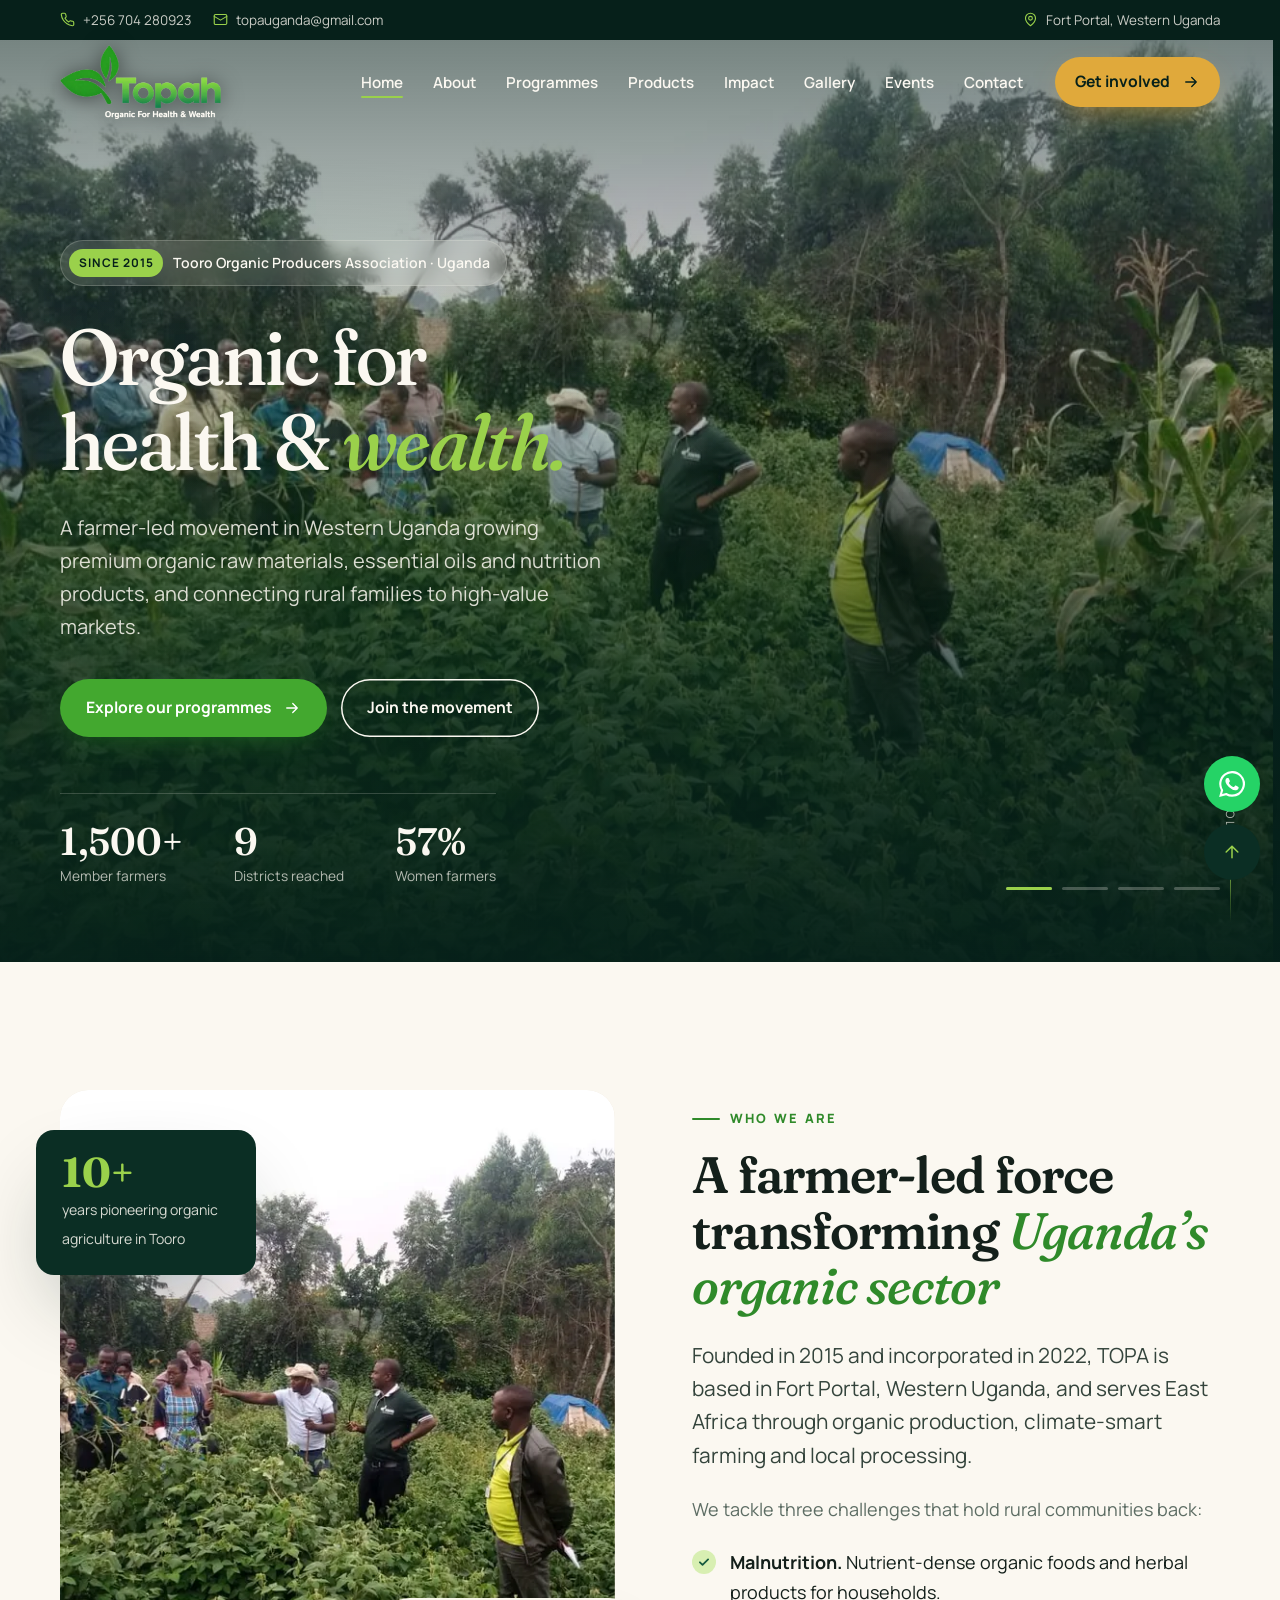
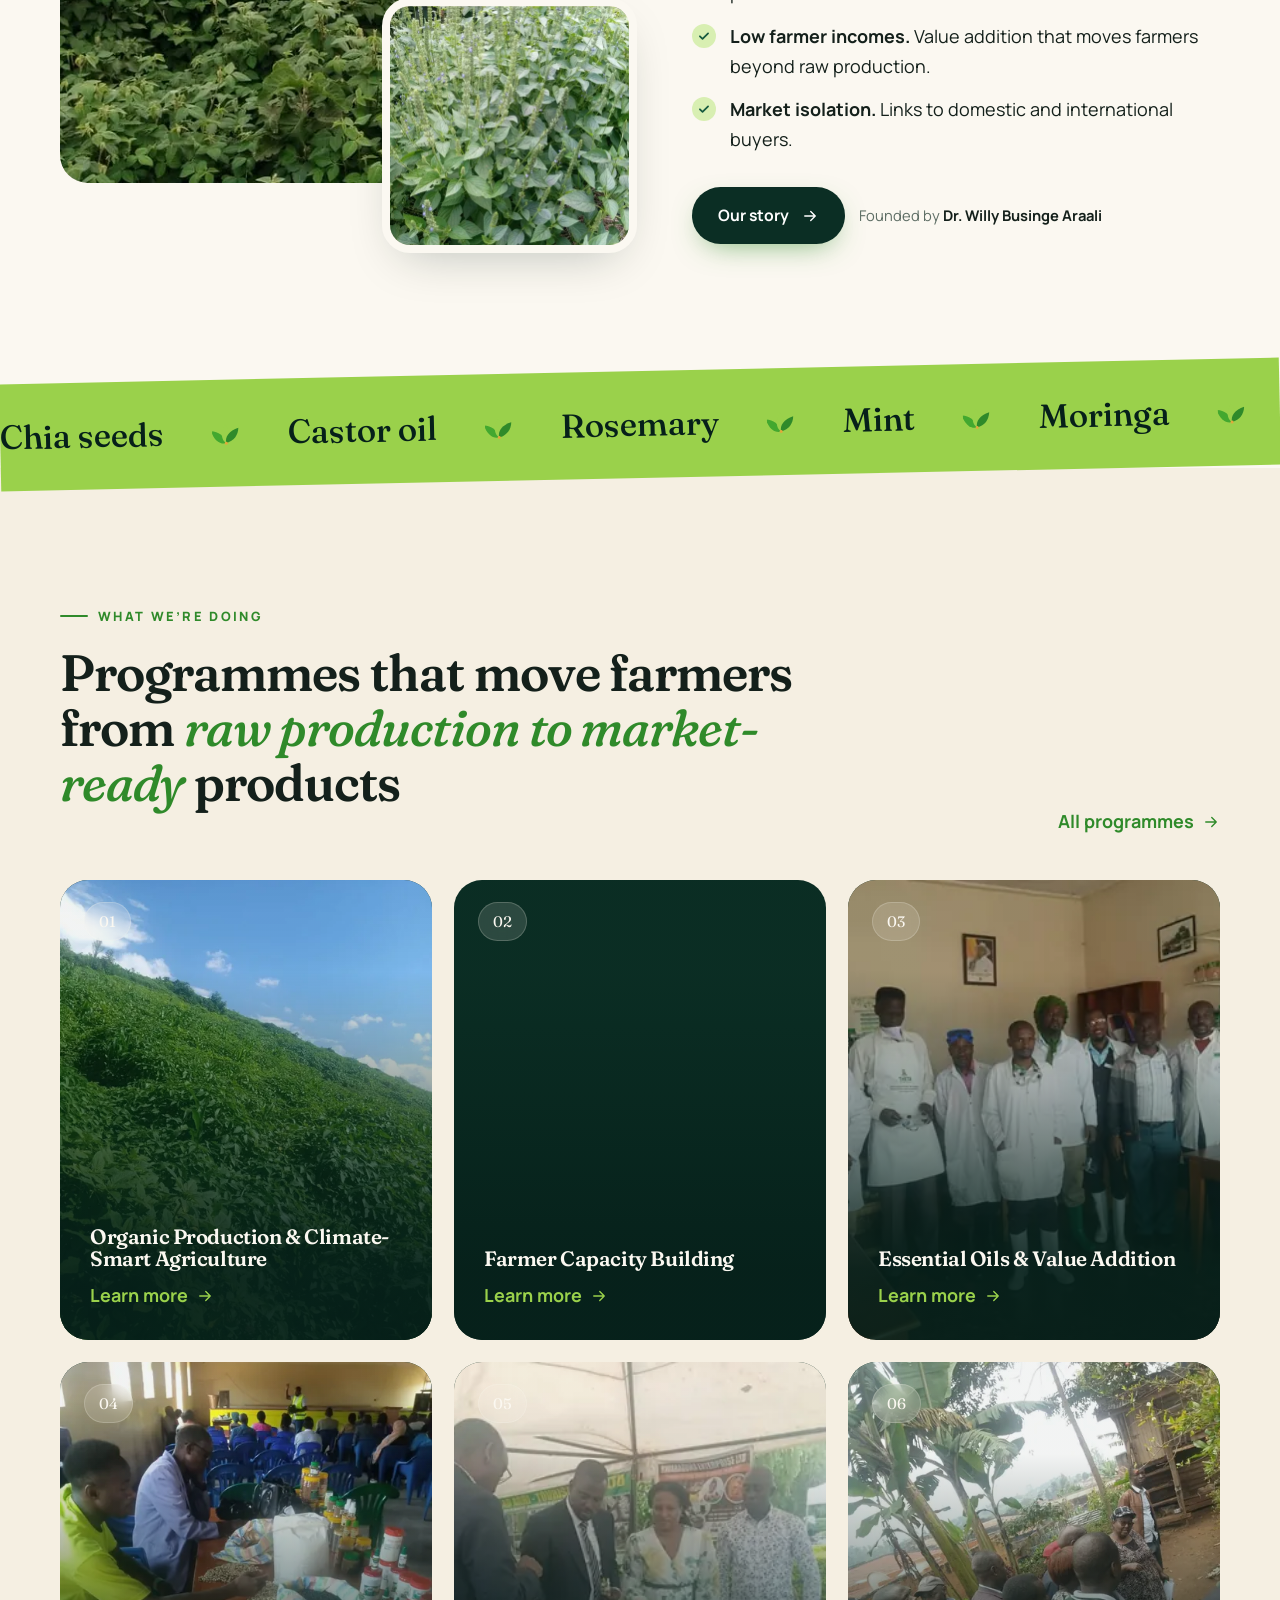
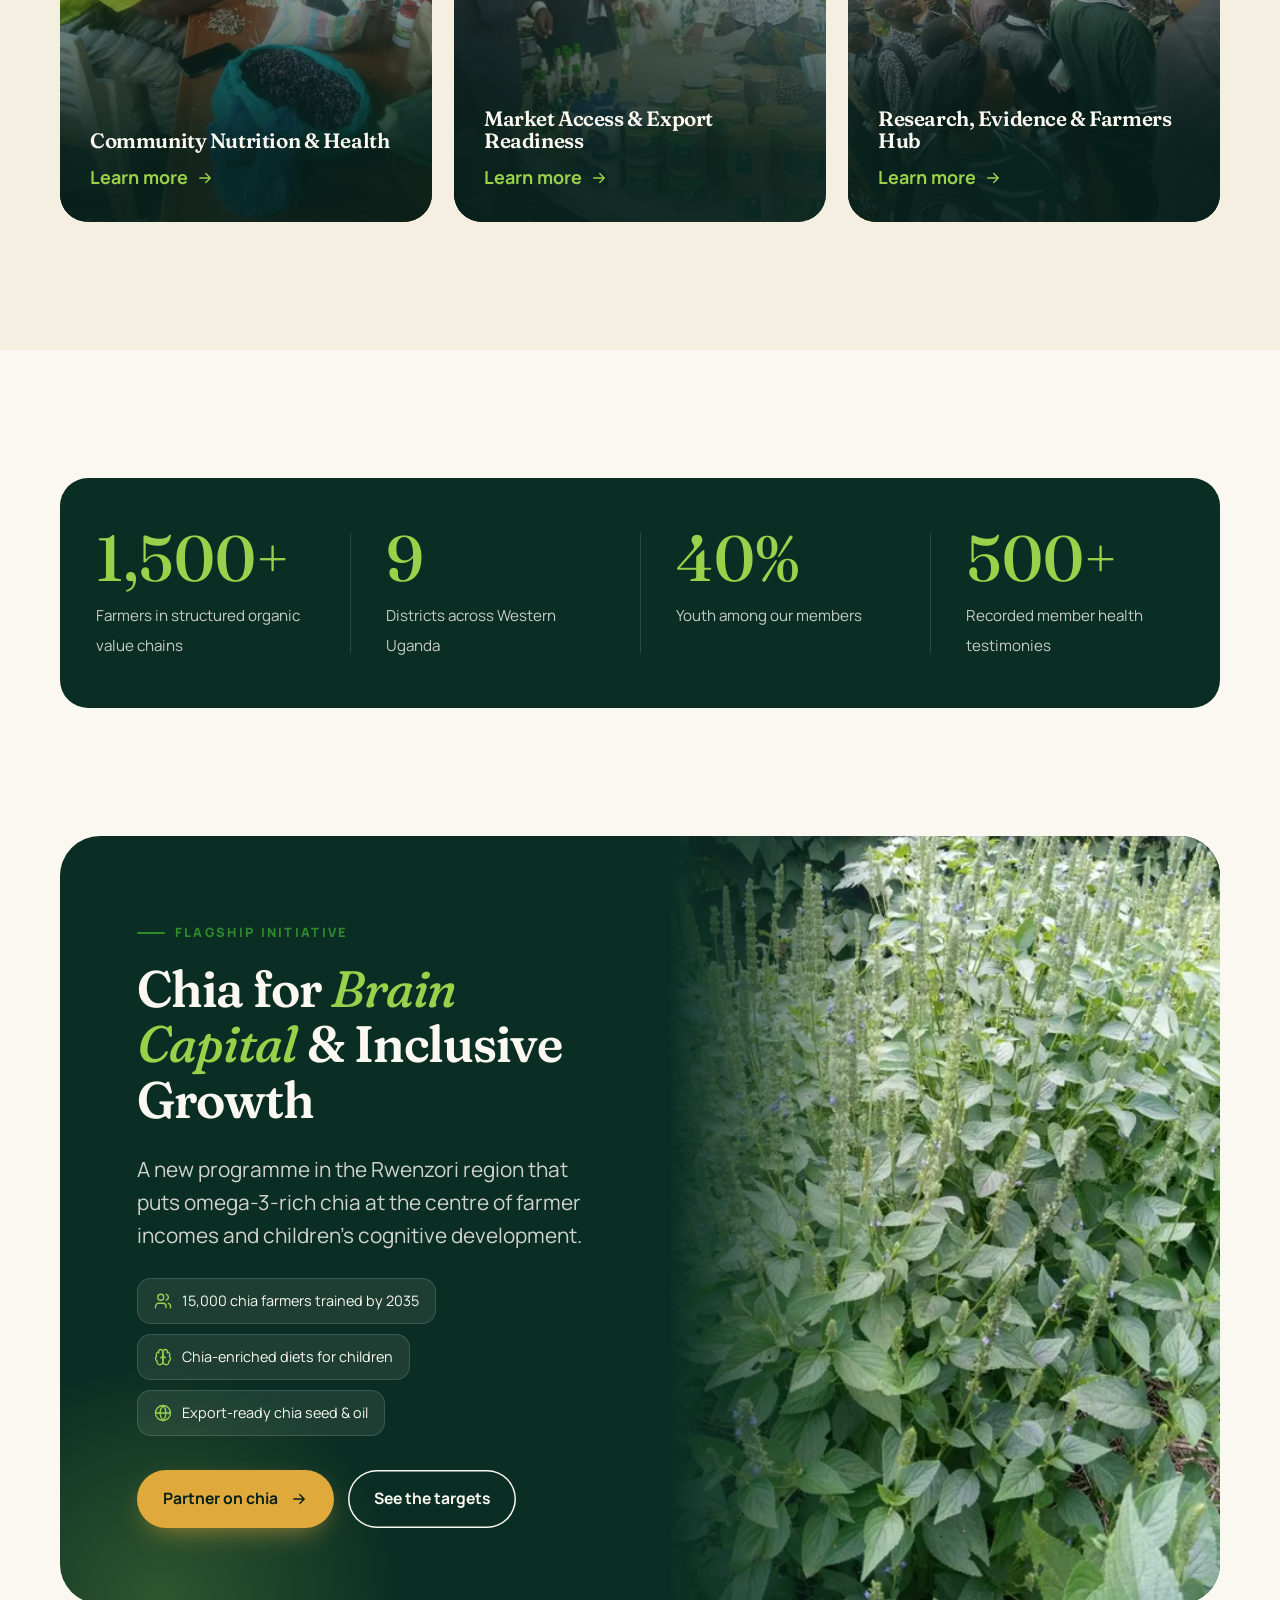
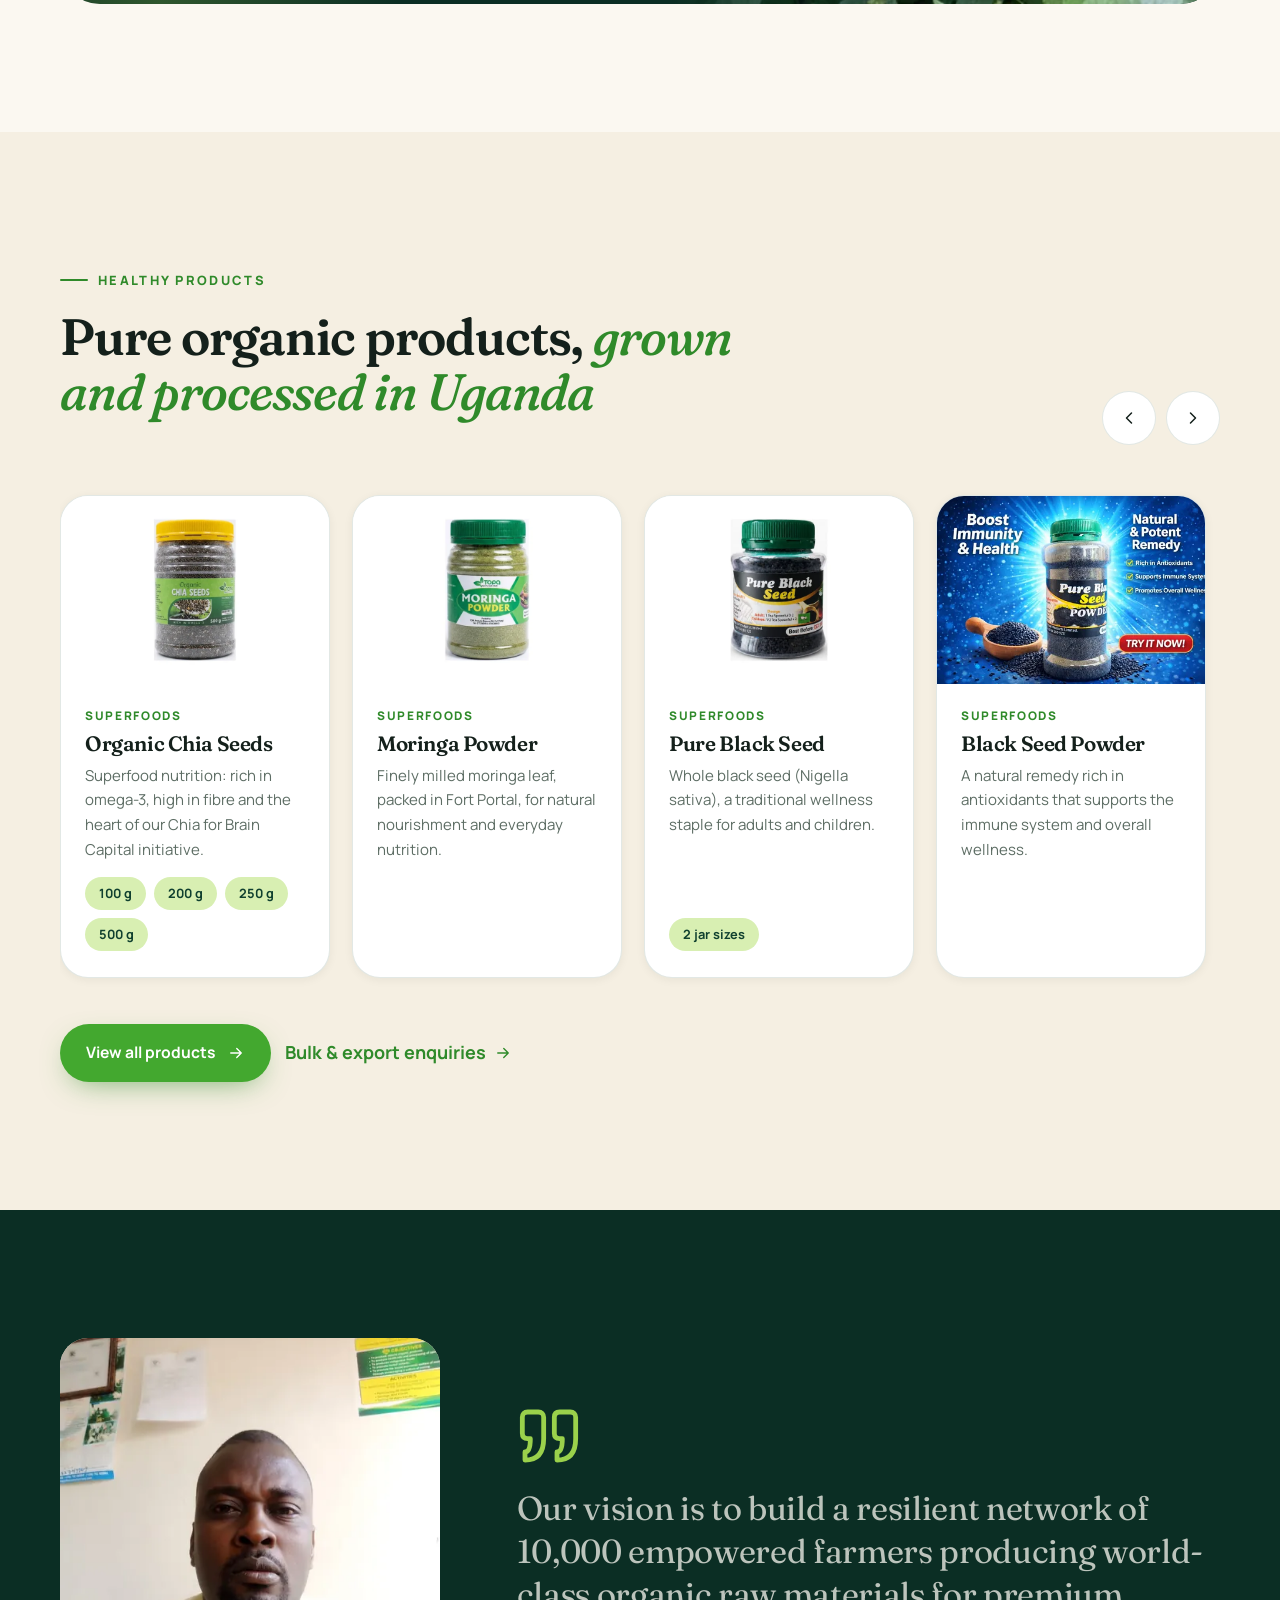
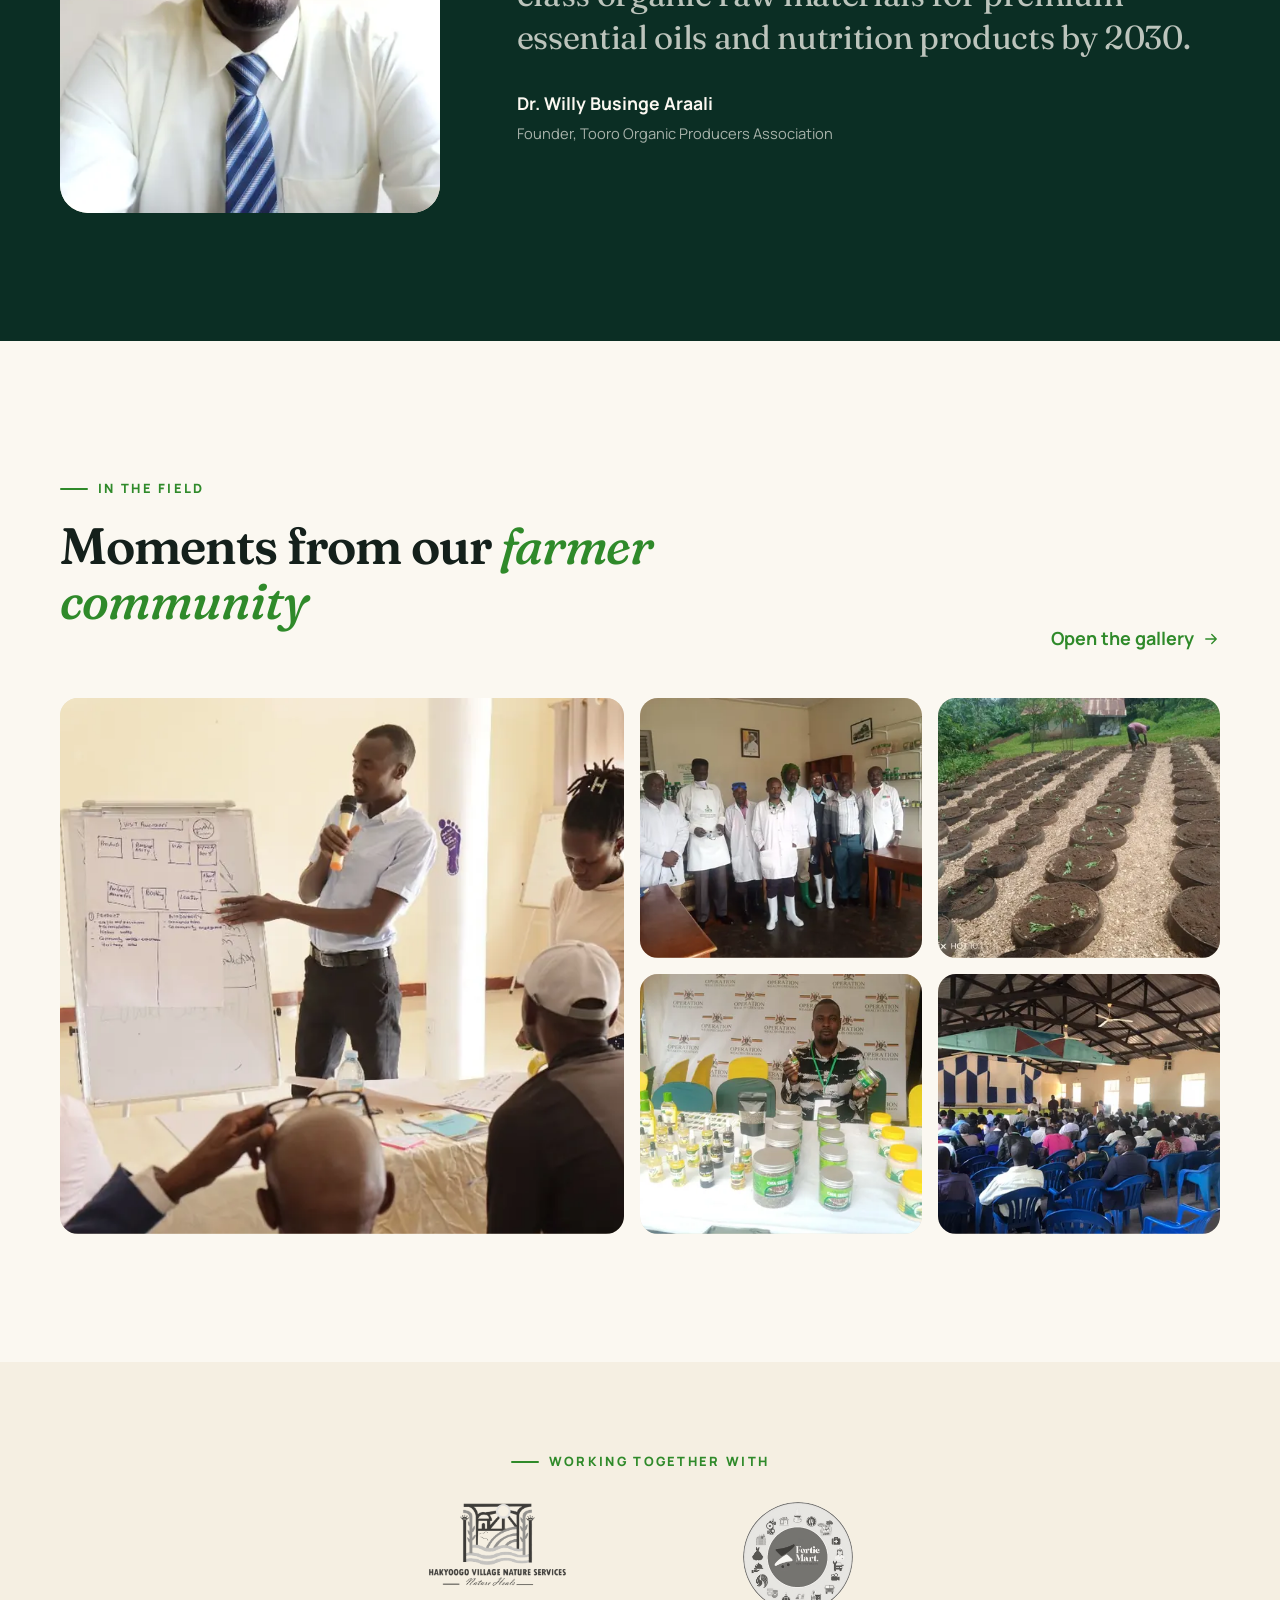
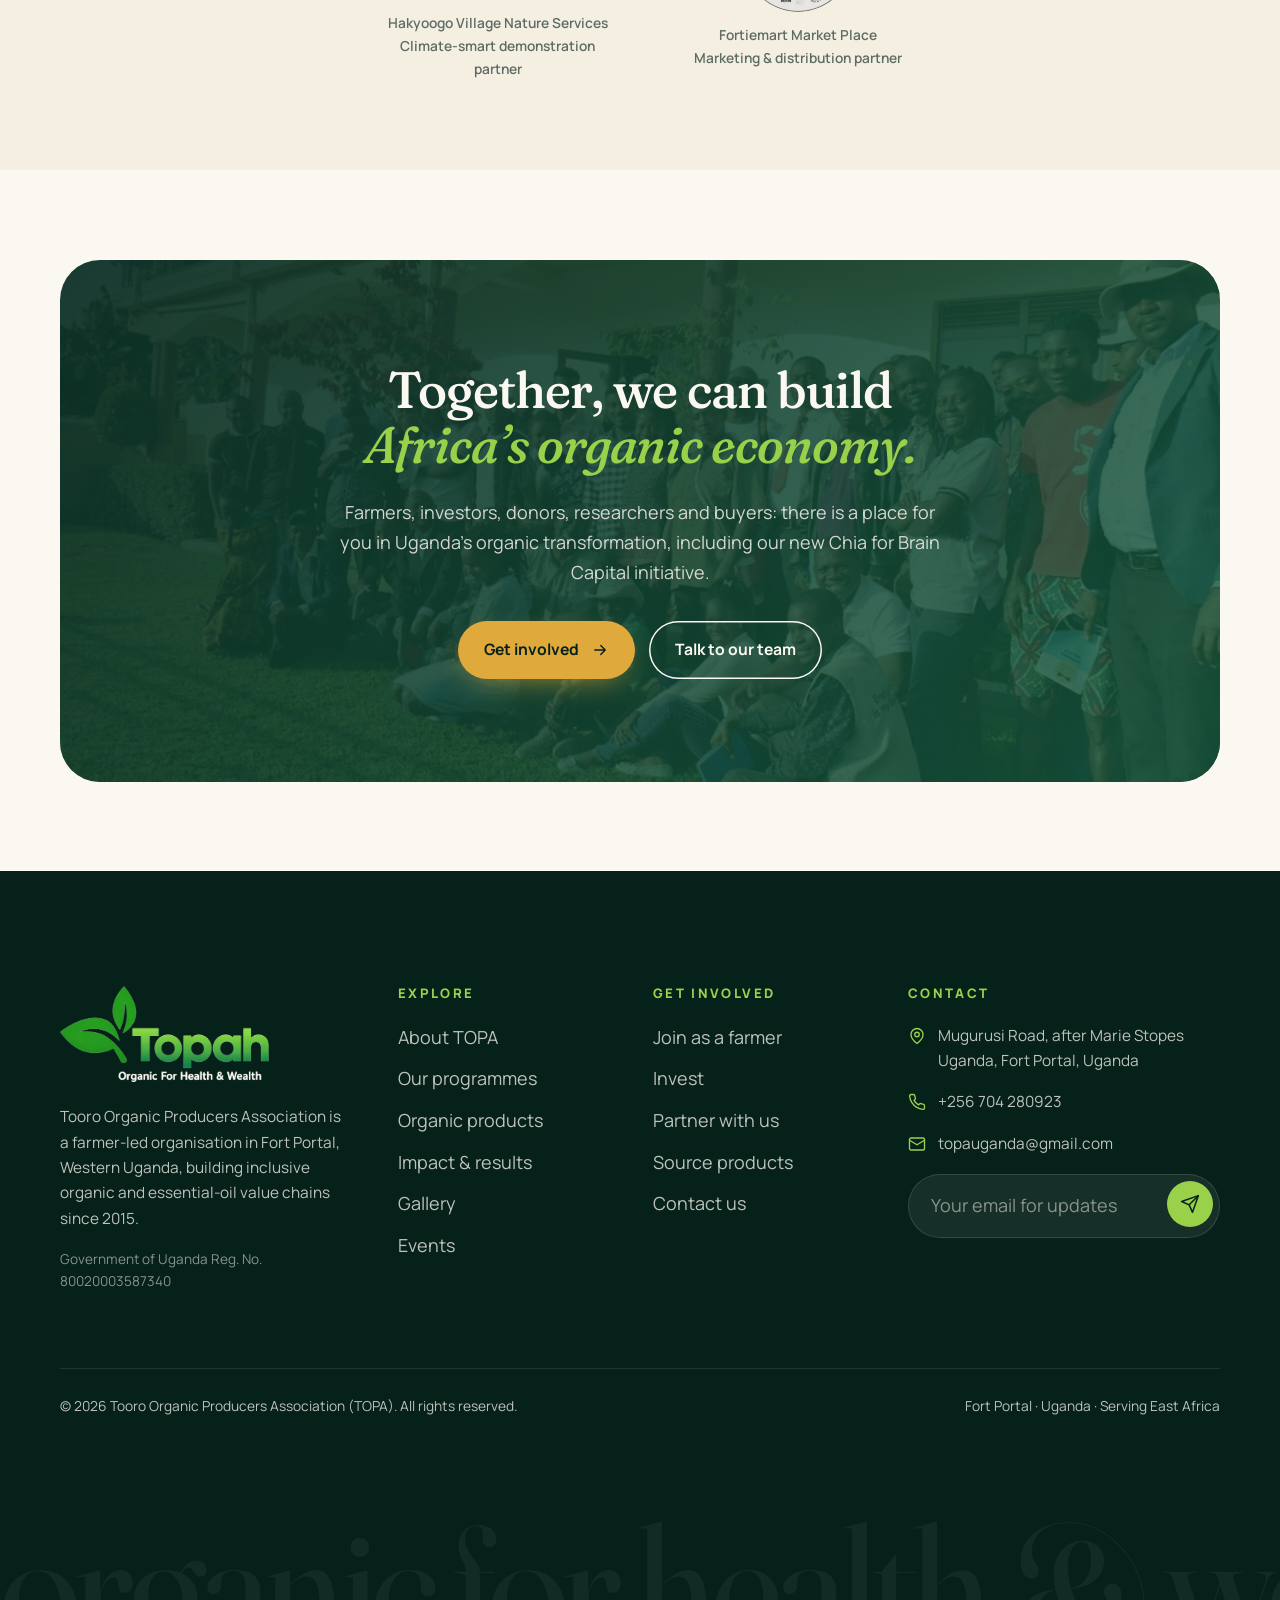
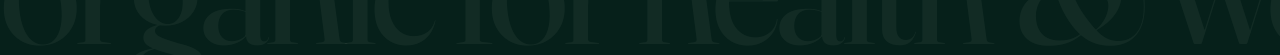
==== commit 9c718789: "update all" ====
--- a/index.html
+++ b/index.html
@@ -31,7 +31,7 @@
 <link rel="stylesheet" href="https://fonts.googleapis.com/css2?family=Fraunces:ital,opsz,wght@0,9..144,400..700;1,9..144,400..600&family=Manrope:wght@400..800&display=swap">
 
 <link rel="stylesheet" href="assets/css/style.css?v=2026-11-25">
-<script type="application/ld+json">{"@context":"https://schema.org","@graph":[{"@type":"NGO","@id":"https://topaorganicuganda.org/#organization","name":"Tooro Organic Producers Association","alternateName":["TOPA","TOPA Uganda","Topa Organic Uganda"],"url":"https://topaorganicuganda.org/","logo":"https://topaorganicuganda.org/assets/img/icon-512.png","image":"https://topaorganicuganda.org/assets/img/og-image.jpg","description":"Farmer-led organisation in Western Uganda advancing organic production, climate-smart agriculture, essential oils and value-added herbal and nutrition products.","slogan":"Organic for Health & Wealth","foundingDate":"2015","founder":{"@type":"Person","name":"Dr. Willy Businge Araali"},"email":"info@topaorganicuganda.org","telephone":"+256704280923","address":{"@type":"PostalAddress","streetAddress":"Mugurusi Road (after Marie Stopes Uganda)","addressLocality":"Fort Portal","addressRegion":"Western Region","addressCountry":"UG"},"areaServed":[{"@type":"Country","name":"Uganda"},{"@type":"Place","name":"East Africa"}],"identifier":{"@type":"PropertyValue","name":"Uganda Registration Number","value":"80020003587340"},"knowsAbout":["Organic farming","Climate-smart agriculture","Essential oils","Chia seeds","Value addition","Community nutrition"],"contactPoint":{"@type":"ContactPoint","telephone":"+256704280923","email":"info@topaorganicuganda.org","contactType":"customer support","areaServed":"UG","availableLanguage":["English","Rutooro"]}},{"@type":"WebSite","@id":"https://topaorganicuganda.org/#website","url":"https://topaorganicuganda.org/","name":"TOPA Uganda","publisher":{"@id":"https://topaorganicuganda.org/#organization"},"inLanguage":"en"},{"@type":"WebPage","@id":"https://topaorganicuganda.org/#webpage","url":"https://topaorganicuganda.org/","name":"TOPA Uganda | Tooro Organic Producers Association: Organic Farming & Essential Oils","description":"TOPA is a farmer-led organic agriculture organisation in Fort Portal, Uganda. 1,500+ farmers in 9 districts grow chia, castor, rosemary and herbs for essential oils and nutrition products.","isPartOf":{"@id":"https://topaorganicuganda.org/#website"},"about":{"@id":"https://topaorganicuganda.org/#organization"},"primaryImageOfPage":"https://topaorganicuganda.org/assets/img/og-image.jpg","dateModified":"2026-11-25"}]}</script>
+<script type="application/ld+json">{"@context":"https://schema.org","@graph":[{"@type":"NGO","@id":"https://topaorganicuganda.org/#organization","name":"Tooro Organic Producers Association","alternateName":["TOPA","TOPA Uganda","Topa Organic Uganda"],"url":"https://topaorganicuganda.org/","logo":"https://topaorganicuganda.org/assets/img/icon-512.png","image":"https://topaorganicuganda.org/assets/img/og-image.jpg","description":"Farmer-led organisation in Western Uganda advancing organic production, climate-smart agriculture, essential oils and value-added herbal and nutrition products.","slogan":"Organic for Health & Wealth","foundingDate":"2015","founder":{"@type":"Person","name":"Dr. Willy Businge Araali"},"email":"topauganda@gmail.com","telephone":"+256704280923","address":{"@type":"PostalAddress","streetAddress":"Mugurusi Road (after Marie Stopes Uganda)","addressLocality":"Fort Portal","addressRegion":"Western Region","addressCountry":"UG"},"areaServed":[{"@type":"Country","name":"Uganda"},{"@type":"Place","name":"East Africa"}],"identifier":{"@type":"PropertyValue","name":"Uganda Registration Number","value":"80020003587340"},"knowsAbout":["Organic farming","Climate-smart agriculture","Essential oils","Chia seeds","Value addition","Community nutrition"],"contactPoint":{"@type":"ContactPoint","telephone":"+256704280923","email":"topauganda@gmail.com","contactType":"customer support","areaServed":"UG","availableLanguage":["English","Rutooro"]}},{"@type":"WebSite","@id":"https://topaorganicuganda.org/#website","url":"https://topaorganicuganda.org/","name":"TOPA Uganda","publisher":{"@id":"https://topaorganicuganda.org/#organization"},"inLanguage":"en"},{"@type":"WebPage","@id":"https://topaorganicuganda.org/#webpage","url":"https://topaorganicuganda.org/","name":"TOPA Uganda | Tooro Organic Producers Association: Organic Farming & Essential Oils","description":"TOPA is a farmer-led organic agriculture organisation in Fort Portal, Uganda. 1,500+ farmers in 9 districts grow chia, castor, rosemary and herbs for essential oils and nutrition products.","isPartOf":{"@id":"https://topaorganicuganda.org/#website"},"about":{"@id":"https://topaorganicuganda.org/#organization"},"primaryImageOfPage":"https://topaorganicuganda.org/assets/img/og-image.jpg","dateModified":"2026-11-25"}]}</script>
 </head>
 <body>
 <a class="skip-link" href="#main">Skip to content</a>
@@ -42,7 +42,7 @@
   <div class="container">
     <div class="topbar__left">
       <a href="tel:+256704280923"><svg viewBox="0 0 24 24" fill="none" stroke="currentColor" stroke-width="1.8" stroke-linecap="round" stroke-linejoin="round" aria-hidden="true"><path d="M22 16.9v3a2 2 0 0 1-2.2 2 19.8 19.8 0 0 1-8.6-3.1 19.5 19.5 0 0 1-6-6A19.8 19.8 0 0 1 2.1 4.2 2 2 0 0 1 4.1 2h3a2 2 0 0 1 2 1.7c.1 1 .4 1.9.7 2.8a2 2 0 0 1-.5 2.1L8 9.9a16 16 0 0 0 6 6l1.3-1.3a2 2 0 0 1 2.1-.4c.9.3 1.8.6 2.8.7a2 2 0 0 1 1.7 2z"/></svg><span>+256 704 280923</span></a>
-      <a href="mailto:info@topaorganicuganda.org"><svg viewBox="0 0 24 24" fill="none" stroke="currentColor" stroke-width="1.8" stroke-linecap="round" stroke-linejoin="round" aria-hidden="true"><rect x="2" y="4" width="20" height="16" rx="2"/><path d="m22 7-10 6L2 7"/></svg><span>info@topaorganicuganda.org</span></a>
+      <a href="mailto:topauganda@gmail.com"><svg viewBox="0 0 24 24" fill="none" stroke="currentColor" stroke-width="1.8" stroke-linecap="round" stroke-linejoin="round" aria-hidden="true"><rect x="2" y="4" width="20" height="16" rx="2"/><path d="m22 7-10 6L2 7"/></svg><span>topauganda@gmail.com</span></a>
     </div>
     <div class="topbar__right">
       <span style="display:inline-flex;gap:8px;align-items:center"><svg viewBox="0 0 24 24" fill="none" stroke="currentColor" stroke-width="1.8" stroke-linecap="round" stroke-linejoin="round" aria-hidden="true"><path d="M20 10c0 6-8 12-8 12S4 16 4 10a8 8 0 0 1 16 0z"/><circle cx="12" cy="10" r="3"/></svg>Fort Portal, Western Uganda</span>
@@ -54,7 +54,7 @@
     <a href="index.html" class="logo"><img class="logo__img logo__img--dark" src="assets/img/brand/logo-topah.png" alt="Topah: Organic For Health &amp; Wealth (Tooro Organic Producers Association) home" width="560" height="257"><img class="logo__img logo__img--light" src="assets/img/brand/logo-topah-light.png" alt="" width="560" height="257"></a>
     <button class="menu-toggle" aria-label="Open menu" aria-expanded="false" aria-controls="site-nav"><span></span><span></span><span></span></button>
     <nav class="nav" id="site-nav" aria-label="Main">
-      <ul class="nav__list"><li><a class="nav__link" href="index.html" aria-current="page">Home</a></li><li><a class="nav__link" href="about.html">About</a></li><li><a class="nav__link" href="programmes.html">Programmes</a></li><li><a class="nav__link" href="products.html">Products</a></li><li><a class="nav__link" href="impact.html">Impact</a></li><li><a class="nav__link" href="gallery.html">Gallery</a></li><li><a class="nav__link" href="contact.html">Contact</a></li></ul>
+      <ul class="nav__list"><li><a class="nav__link" href="index.html" aria-current="page">Home</a></li><li><a class="nav__link" href="about.html">About</a></li><li><a class="nav__link" href="programmes.html">Programmes</a></li><li><a class="nav__link" href="products.html">Products</a></li><li><a class="nav__link" href="impact.html">Impact</a></li><li><a class="nav__link" href="gallery.html">Gallery</a></li><li><a class="nav__link" href="events.html">Events</a></li><li><a class="nav__link" href="contact.html">Contact</a></li></ul>
       <a class="btn btn--gold nav__cta" href="get-involved.html">Get involved <svg viewBox="0 0 24 24" fill="none" stroke="currentColor" stroke-width="1.8" stroke-linecap="round" stroke-linejoin="round" aria-hidden="true"><path d="M5 12h14M13 6l6 6-6 6"/></svg></a>
     </nav>
   </div>
@@ -366,6 +366,7 @@
           <li><a href="products.html">Organic products</a></li>
           <li><a href="impact.html">Impact &amp; results</a></li>
           <li><a href="gallery.html">Gallery</a></li>
+          <li><a href="events.html">Events</a></li>
         </ul>
       </div>
       <div>
@@ -383,7 +384,7 @@
         <ul class="footer__contact">
           <li><svg viewBox="0 0 24 24" fill="none" stroke="currentColor" stroke-width="1.8" stroke-linecap="round" stroke-linejoin="round" aria-hidden="true"><path d="M20 10c0 6-8 12-8 12S4 16 4 10a8 8 0 0 1 16 0z"/><circle cx="12" cy="10" r="3"/></svg><span>Mugurusi Road, after Marie Stopes Uganda, Fort Portal, Uganda</span></li>
           <li><svg viewBox="0 0 24 24" fill="none" stroke="currentColor" stroke-width="1.8" stroke-linecap="round" stroke-linejoin="round" aria-hidden="true"><path d="M22 16.9v3a2 2 0 0 1-2.2 2 19.8 19.8 0 0 1-8.6-3.1 19.5 19.5 0 0 1-6-6A19.8 19.8 0 0 1 2.1 4.2 2 2 0 0 1 4.1 2h3a2 2 0 0 1 2 1.7c.1 1 .4 1.9.7 2.8a2 2 0 0 1-.5 2.1L8 9.9a16 16 0 0 0 6 6l1.3-1.3a2 2 0 0 1 2.1-.4c.9.3 1.8.6 2.8.7a2 2 0 0 1 1.7 2z"/></svg><a href="tel:+256704280923">+256 704 280923</a></li>
-          <li><svg viewBox="0 0 24 24" fill="none" stroke="currentColor" stroke-width="1.8" stroke-linecap="round" stroke-linejoin="round" aria-hidden="true"><rect x="2" y="4" width="20" height="16" rx="2"/><path d="m22 7-10 6L2 7"/></svg><a href="mailto:info@topaorganicuganda.org">info@topaorganicuganda.org</a></li>
+          <li><svg viewBox="0 0 24 24" fill="none" stroke="currentColor" stroke-width="1.8" stroke-linecap="round" stroke-linejoin="round" aria-hidden="true"><rect x="2" y="4" width="20" height="16" rx="2"/><path d="m22 7-10 6L2 7"/></svg><a href="mailto:topauganda@gmail.com">topauganda@gmail.com</a></li>
         </ul>
         <form class="newsletter" action="contact.php" method="post" data-ajax>
           <input type="hidden" name="form" value="newsletter">
--- a/assets/css/style.css
+++ b/assets/css/style.css
@@ -642,3 +642,28 @@
   .menu-open .header .logo__img--dark { display: none; }
   .menu-open .header .logo__img--light { display: block; filter: none; }
 }
+
+/* ---------- Events ---------- */
+.events { display: grid; grid-template-columns: repeat(auto-fill, minmax(min(100%, 340px), 1fr)); gap: 24px; }
+.event { display: flex; flex-direction: column; background: var(--surface); border: 1px solid var(--line); border-radius: var(--radius-lg); overflow: hidden; transition: transform .6s var(--ease), box-shadow .6s var(--ease); }
+.event:hover { transform: translateY(-6px); box-shadow: var(--shadow); }
+.event__media { aspect-ratio: 16 / 10; overflow: hidden; background: var(--cream-200); }
+.event__media img { width: 100%; height: 100%; object-fit: cover; transition: transform 1s var(--ease); }
+.event:hover .event__media img { transform: scale(1.05); }
+.event__body { position: relative; display: flex; flex-direction: column; gap: 12px; padding: 28px 26px 26px; flex: 1; }
+.event__date { position: absolute; top: -38px; right: 22px; display: grid; place-items: center; min-width: 76px; padding: 10px 12px; border-radius: 18px; background: var(--forest-900); color: var(--cream-50); text-align: center; line-height: 1.1; box-shadow: var(--shadow-sm); }
+.event__day { font-family: var(--font-display); font-size: 1.9rem; font-weight: 600; color: var(--lime-400); }
+.event__month { font-size: .72rem; font-weight: 700; letter-spacing: .06em; text-transform: uppercase; }
+.event h3 { margin: 0; }
+.event p { margin: 0; color: var(--ink-700); }
+.event__meta { list-style: none; margin: 0; padding: 0; display: grid; gap: 6px; font-size: .9rem; font-weight: 600; color: var(--ink-700); }
+.event__meta li { display: flex; gap: 8px; align-items: center; }
+.event__meta svg { width: 17px; height: 17px; flex: none; color: var(--leaf-600); }
+.event .link-arrow { margin-top: auto; padding-top: 6px; }
+.event__sample { background: var(--gold-300); color: var(--forest-950); }
+.event--past .event__media img { filter: grayscale(.6); }
+.event--past .event__date { background: var(--ink-500); }
+.event--past .event__day { color: var(--cream-50); }
+.events__empty { font-size: 1.05rem; }
+@media (max-width: 1200px) and (min-width: 961px) { .nav__link { padding: 10px 9px; font-size: .88rem; } .nav__cta { margin-left: 6px; } }
+@media (max-width: 960px) { .menu-open .nav__list li:nth-child(8) .nav__link { transition-delay: .55s; } .nav__link { font-size: 1.75rem; } }
